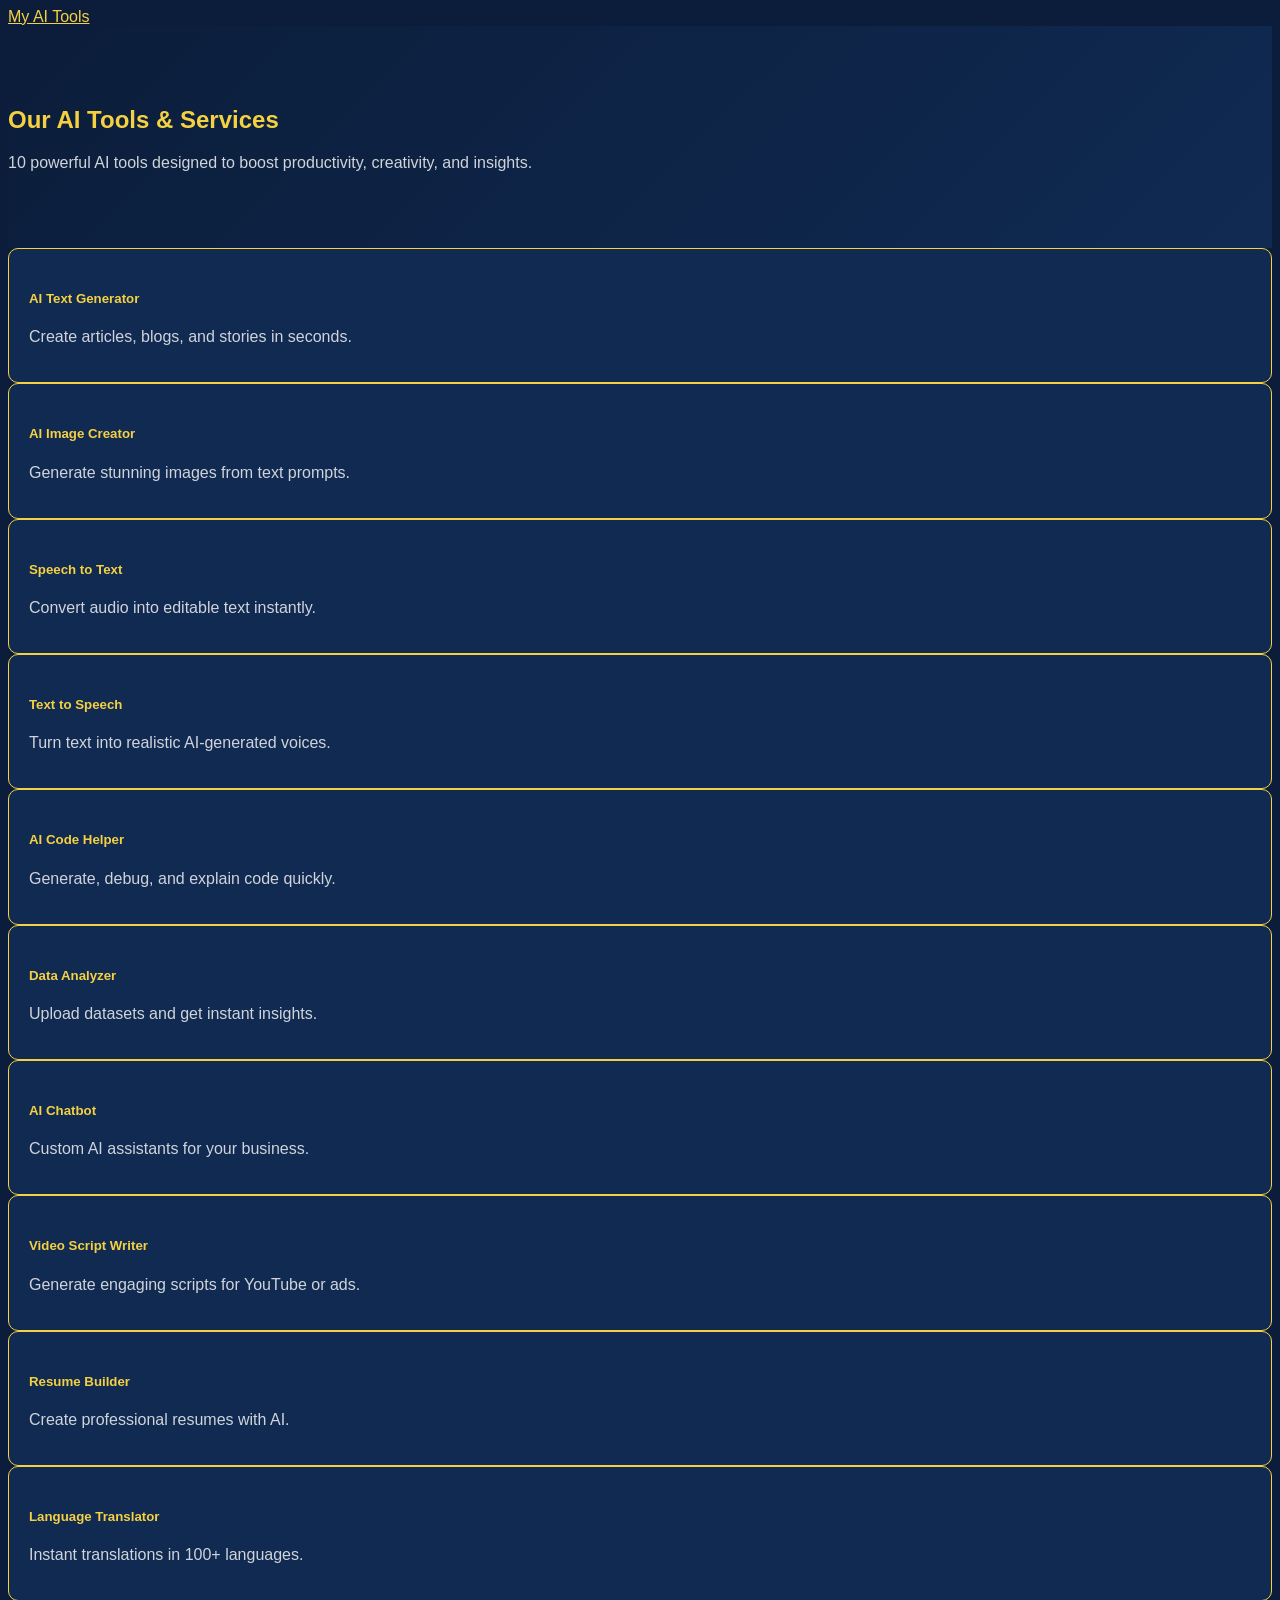
==== service.html @ eb5f9548 "Add files via upload" ====
<!DOCTYPE html>
<html lang="en">

<head>
    <meta charset="UTF-8">
    <meta name="viewport" content="width=device-width, initial-scale=1.0">
    <title>Services - AI Tools</title>

    <!-- Main Styles -->
    <link rel="stylesheet" href="css/style.css">
    <link rel="stylesheet" href="css/plugins/bootstrap-grid.css">
    <link rel="stylesheet" href="css/plugins/font-awesome.min.css">
    <link rel="stylesheet" href="css/plugins/swiper.min.css">
    <link rel="stylesheet" href="css/plugins/fancybox.min.css">

    <!-- Custom Pharos Colors -->
    <style>
        body {
            background-color: #0b1d3a; /* Deep Pharos Blue */
            color: #ffffff;
            font-family: Arial, sans-serif;
        }
        h1, h2, h3, h4, h5 {
            color: #f5d142; /* Pharos Gold */
        }
        p {
            color: #d0d4da;
        }
        .mil-banner {
            background: linear-gradient(135deg, #0b1d3a 0%, #102a52 100%);
            padding: 60px 0;
        }
        .mil-card {
            background-color: #102a52;
            border: 1px solid #f5d142;
            border-radius: 10px;
            padding: 20px;
            transition: all 0.3s ease;
            display: block;
            text-decoration: none;
        }
        .mil-card:hover {
            background-color: #143666;
            transform: translateY(-5px);
        }
        .mil-card-content h5 {
            color: #f5d142;
        }
        .mil-card-content p {
            color: #d0d4da;
        }
    </style>
</head>

<body>
    <div class="mil-wrapper">

        <!-- Frame/Header -->
        <div class="mil-frame">
            <div class="mil-frame-top">
                <a href="home-1.html" class="mil-logo" style="color:#f5d142;">My AI Tools</a>
                <div class="mil-menu-btn"><span></span></div>
            </div>
        </div>

        <!-- Content -->
        <div class="mil-content">
            <!-- Banner -->
            <section class="mil-banner mil-dark-bg">
                <div class="container">
                    <h1 class="mil-muted">Our AI Tools & Services</h1>
                    <p class="mil-light-soft">10 powerful AI tools designed to boost productivity, creativity, and insights.</p>
                </div>
            </section>

            <!-- Tools Grid -->
            <section class="mil-p-120-30">
                <div class="container">
                    <div class="row">
                        <!-- Tool 1 -->
                        <div class="col-md-4 mil-mb-30">
                            <a href="https://your-link-1" target="_blank" class="mil-card mil-hover">
                                <div class="mil-card-content">
                                    <h5>AI Text Generator</h5>
                                    <p>Create articles, blogs, and stories in seconds.</p>
                                </div>
                            </a>
                        </div>
                        <!-- Tool 2 -->
                        <div class="col-md-4 mil-mb-30">
                            <a href="https://your-link-2" target="_blank" class="mil-card mil-hover">
                                <div class="mil-card-content">
                                    <h5>AI Image Creator</h5>
                                    <p>Generate stunning images from text prompts.</p>
                                </div>
                            </a>
                        </div>
                        <!-- Tool 3 -->
                        <div class="col-md-4 mil-mb-30">
                            <a href="https://your-link-3" target="_blank" class="mil-card mil-hover">
                                <div class="mil-card-content">
                                    <h5>Speech to Text</h5>
                                    <p>Convert audio into editable text instantly.</p>
                                </div>
                            </a>
                        </div>
                        <!-- Tool 4 -->
                        <div class="col-md-4 mil-mb-30">
                            <a href="https://your-link-4" target="_blank" class="mil-card mil-hover">
                                <div class="mil-card-content">
                                    <h5>Text to Speech</h5>
                                    <p>Turn text into realistic AI-generated voices.</p>
                                </div>
                            </a>
                        </div>
                        <!-- Tool 5 -->
                        <div class="col-md-4 mil-mb-30">
                            <a href="https://your-link-5" target="_blank" class="mil-card mil-hover">
                                <div class="mil-card-content">
                                    <h5>AI Code Helper</h5>
                                    <p>Generate, debug, and explain code quickly.</p>
                                </div>
                            </a>
                        </div>
                        <!-- Tool 6 -->
                        <div class="col-md-4 mil-mb-30">
                            <a href="https://your-link-6" target="_blank" class="mil-card mil-hover">
                                <div class="mil-card-content">
                                    <h5>Data Analyzer</h5>
                                    <p>Upload datasets and get instant insights.</p>
                                </div>
                            </a>
                        </div>
                        <!-- Tool 7 -->
                        <div class="col-md-4 mil-mb-30">
                            <a href="https://your-link-7" target="_blank" class="mil-card mil-hover">
                                <div class="mil-card-content">
                                    <h5>AI Chatbot</h5>
                                    <p>Custom AI assistants for your business.</p>
                                </div>
                            </a>
                        </div>
                        <!-- Tool 8 -->
                        <div class="col-md-4 mil-mb-30">
                            <a href="https://your-link-8" target="_blank" class="mil-card mil-hover">
                                <div class="mil-card-content">
                                    <h5>Video Script Writer</h5>
                                    <p>Generate engaging scripts for YouTube or ads.</p>
                                </div>
                            </a>
                        </div>
                        <!-- Tool 9 -->
                        <div class="col-md-4 mil-mb-30">
                            <a href="https://your-link-9" target="_blank" class="mil-card mil-hover">
                                <div class="mil-card-content">
                                    <h5>Resume Builder</h5>
                                    <p>Create professional resumes with AI.</p>
                                </div>
                            </a>
                        </div>
                        <!-- Tool 10 -->
                        <div class="col-md-4 mil-mb-30">
                            <a href="https://your-link-10" target="_blank" class="mil-card mil-hover">
                                <div class="mil-card-content">
                                    <h5>Language Translator</h5>
                                    <p>Instant translations in 100+ languages.</p>
                                </div>
                            </a>
                        </div>
                    </div>
                </div>
            </section>
        </div>
    </div>

    <!-- Scripts -->
    <script src="js/plugins/swiper.min.js"></script>
    <script src="js/plugins/fancybox.min.js"></script>
    <script src="js/main.js"></script>
</body>
</html>
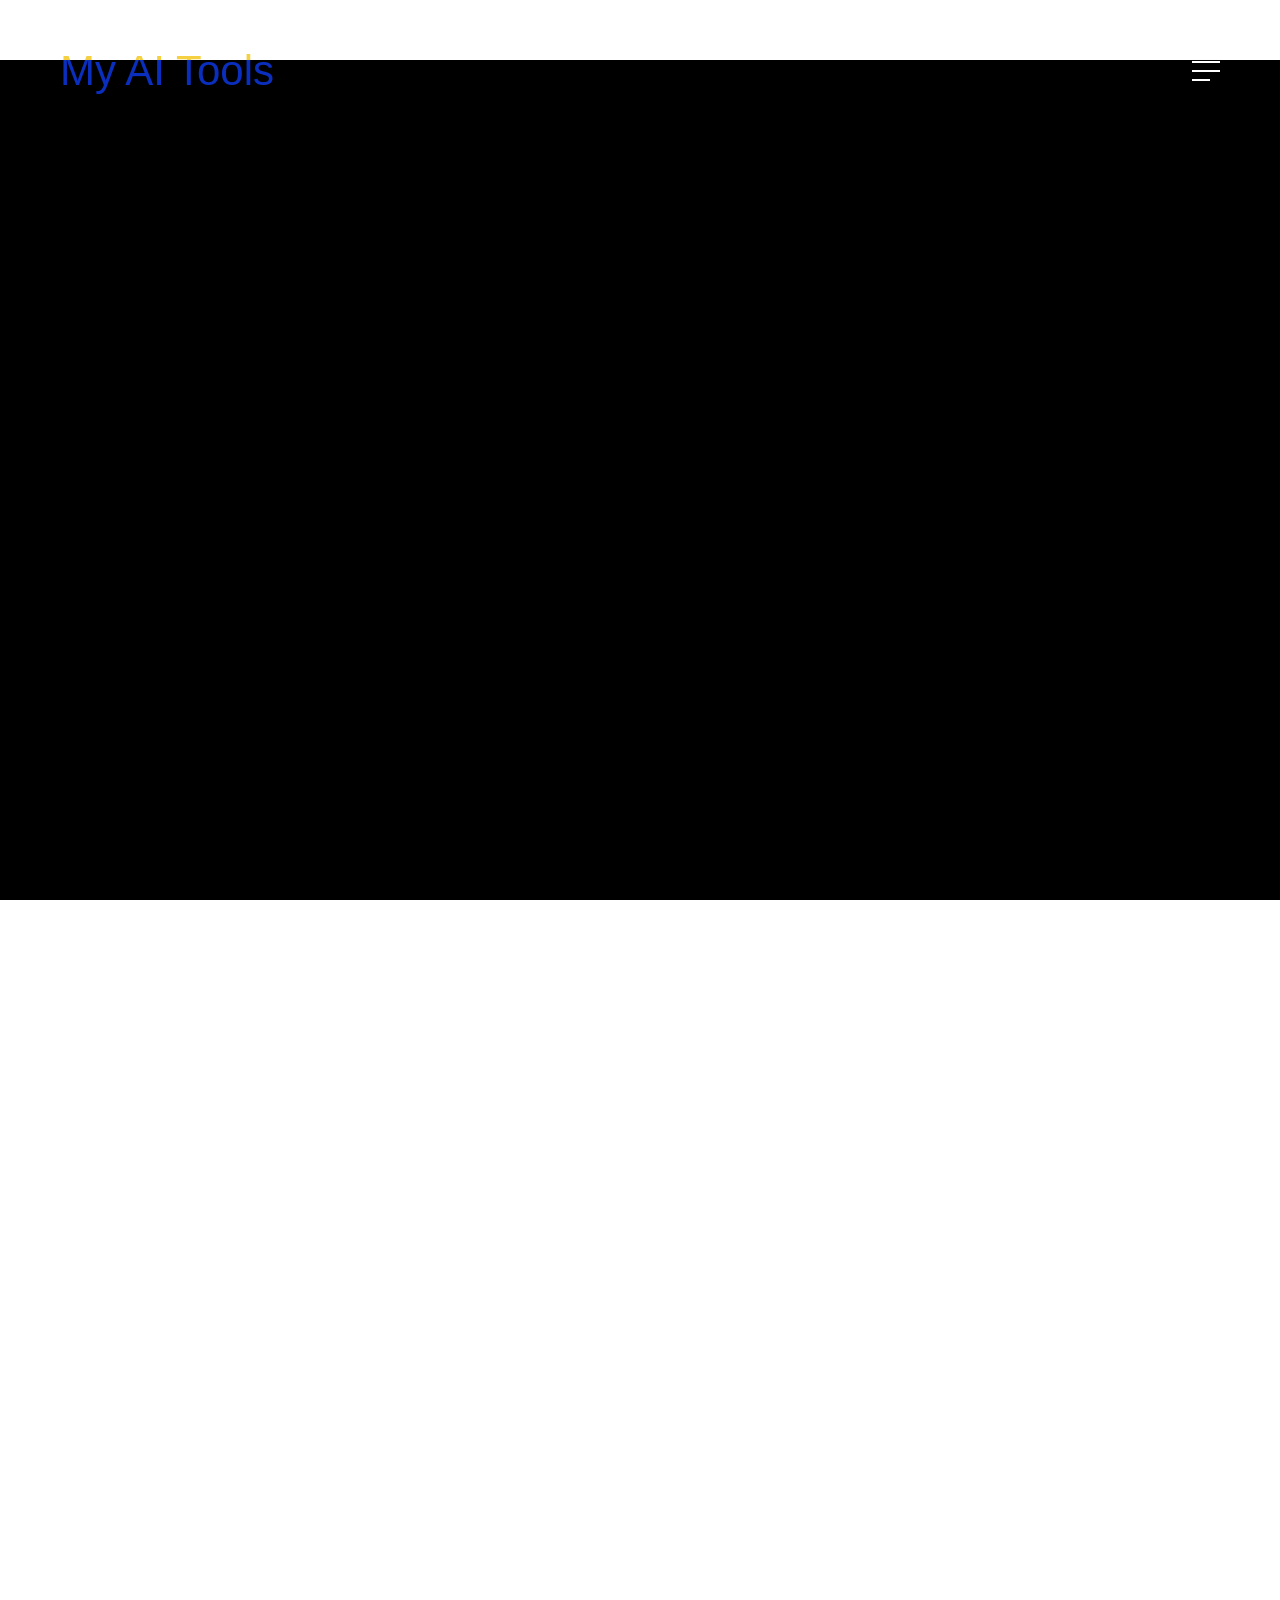
==== commit ac212641: "Update service.html Signed-off-by: Khaled Ghalwash <115194209+khaled-dotcom@users.noreply.github.com" ====
--- a/service.html
+++ b/service.html
@@ -1,9 +1,8 @@
 <!DOCTYPE html>
 <html lang="en">
-
 <head>
-    <meta charset="UTF-8">
-    <meta name="viewport" content="width=device-width, initial-scale=1.0">
+    <meta charset="UTF-8" />
+    <meta name="viewport" content="width=device-width, initial-scale=1.0" />
     <title>Services - AI Tools</title>
 
     <!-- Main Styles -->
@@ -13,25 +12,49 @@
     <link rel="stylesheet" href="css/plugins/swiper.min.css">
     <link rel="stylesheet" href="css/plugins/fancybox.min.css">
 
-    <!-- Custom Pharos Colors -->
+    <!-- Spline background styling -->
     <style>
+        html, body {
+            margin: 0;
+            padding: 0;
+            height: 100%;
+            overflow-x: hidden;
+        }
+
+        /* Fullscreen Spline background */
+        #spline-bg {
+            position: fixed;
+            top: 0;
+            left: 0;
+            width: 100%;
+            height: 100%;
+            z-index: -1;
+        }
+        #spline-bg iframe {
+            width: 100%;
+            height: 100%;
+            border: none;
+            display: block;
+        }
+
+        /* Foreground content (keep your theme colors) */
         body {
-            background-color: #0b1d3a; /* Deep Pharos Blue */
+            background-color: transparent;
             color: #ffffff;
             font-family: Arial, sans-serif;
         }
         h1, h2, h3, h4, h5 {
-            color: #f5d142; /* Pharos Gold */
+            color: #f5d142;
         }
         p {
             color: #d0d4da;
         }
         .mil-banner {
-            background: linear-gradient(135deg, #0b1d3a 0%, #102a52 100%);
+            background: transparent; /* Let background show through */
             padding: 60px 0;
         }
         .mil-card {
-            background-color: #102a52;
+            background-color: rgba(16, 42, 82, 0.85);
             border: 1px solid #f5d142;
             border-radius: 10px;
             padding: 20px;
@@ -40,7 +63,7 @@
             text-decoration: none;
         }
         .mil-card:hover {
-            background-color: #143666;
+            background-color: rgba(20, 54, 102, 0.9);
             transform: translateY(-5px);
         }
         .mil-card-content h5 {
@@ -51,10 +74,13 @@
         }
     </style>
 </head>
+<body>
+    <!-- Spline Background -->
+    <div id="spline-bg">
+        <iframe src="https://my.spline.design/100followers-d3tAmZ6v5XMoKfLxSNsl0jv6/" frameborder="0"></iframe>
+    </div>
 
-<body>
     <div class="mil-wrapper">
-
         <!-- Frame/Header -->
         <div class="mil-frame">
             <div class="mil-frame-top">
@@ -77,7 +103,7 @@
             <section class="mil-p-120-30">
                 <div class="container">
                     <div class="row">
-                        <!-- Tool 1 -->
+                        <!-- Repeat your tool cards -->
                         <div class="col-md-4 mil-mb-30">
                             <a href="https://your-link-1" target="_blank" class="mil-card mil-hover">
                                 <div class="mil-card-content">
@@ -86,7 +112,6 @@
                                 </div>
                             </a>
                         </div>
-                        <!-- Tool 2 -->
                         <div class="col-md-4 mil-mb-30">
                             <a href="https://your-link-2" target="_blank" class="mil-card mil-hover">
                                 <div class="mil-card-content">
@@ -95,7 +120,6 @@
                                 </div>
                             </a>
                         </div>
-                        <!-- Tool 3 -->
                         <div class="col-md-4 mil-mb-30">
                             <a href="https://your-link-3" target="_blank" class="mil-card mil-hover">
                                 <div class="mil-card-content">
@@ -104,7 +128,6 @@
                                 </div>
                             </a>
                         </div>
-                        <!-- Tool 4 -->
                         <div class="col-md-4 mil-mb-30">
                             <a href="https://your-link-4" target="_blank" class="mil-card mil-hover">
                                 <div class="mil-card-content">
@@ -113,7 +136,6 @@
                                 </div>
                             </a>
                         </div>
-                        <!-- Tool 5 -->
                         <div class="col-md-4 mil-mb-30">
                             <a href="https://your-link-5" target="_blank" class="mil-card mil-hover">
                                 <div class="mil-card-content">
@@ -122,7 +144,6 @@
                                 </div>
                             </a>
                         </div>
-                        <!-- Tool 6 -->
                         <div class="col-md-4 mil-mb-30">
                             <a href="https://your-link-6" target="_blank" class="mil-card mil-hover">
                                 <div class="mil-card-content">
@@ -131,7 +152,6 @@
                                 </div>
                             </a>
                         </div>
-                        <!-- Tool 7 -->
                         <div class="col-md-4 mil-mb-30">
                             <a href="https://your-link-7" target="_blank" class="mil-card mil-hover">
                                 <div class="mil-card-content">
@@ -140,7 +160,6 @@
                                 </div>
                             </a>
                         </div>
-                        <!-- Tool 8 -->
                         <div class="col-md-4 mil-mb-30">
                             <a href="https://your-link-8" target="_blank" class="mil-card mil-hover">
                                 <div class="mil-card-content">
@@ -149,7 +168,6 @@
                                 </div>
                             </a>
                         </div>
-                        <!-- Tool 9 -->
                         <div class="col-md-4 mil-mb-30">
                             <a href="https://your-link-9" target="_blank" class="mil-card mil-hover">
                                 <div class="mil-card-content">
@@ -158,7 +176,6 @@
                                 </div>
                             </a>
                         </div>
-                        <!-- Tool 10 -->
                         <div class="col-md-4 mil-mb-30">
                             <a href="https://your-link-10" target="_blank" class="mil-card mil-hover">
                                 <div class="mil-card-content">
@@ -179,4 +196,3 @@
     <script src="js/main.js"></script>
 </body>
 </html>
-
--- a/css/style.css
+++ b/css/style.css
@@ -0,0 +1,4262 @@
+/* -------------------------------------------
+------------------------------------------- */
+/*--------------------------------------------
+
+1. common
+    - main
+    - typography
+    - link
+    - button
+    - form
+    - breadcrumbs
+    - backgrounds
+    - spaces
+2. components
+    - preloader
+    - cursor
+    - hidden elements
+    - scrollbar
+    - frame
+    - menu button
+    - menu 
+    - banner
+    - circle text
+    - lines
+    - dodecahedron
+    - about
+    - partners
+    - services
+    - team
+    - social icons
+    - revievs
+    - blog
+    - footer
+    - portfolio
+    - map
+    - accordion
+    - price
+    - 404
+    - images
+    - page transitions
+
+
+--------------------------------------------*/
+@import url("https://fonts.googleapis.com/css2?family=Outfit:wght@100;200;300;400;500;600;700;800;900&display=swap");
+@import url(https://cdnjs.cloudflare.com/ajax/libs/font-awesome/5.15.0/css/all.min.css);
+/* -------------------------------------------
+
+main
+
+------------------------------------------- */
+*,
+*:before,
+*:after {
+  -webkit-box-sizing: border-box;
+  box-sizing: border-box;
+  padding: 0;
+  margin: 0;
+}
+
+html,
+body {
+  padding: 0;
+  margin: 0;
+  font-family: "Outfit", sans-serif;
+  font-size: 16px;
+  font-weight: 300;
+  color: rgba(0, 0, 0, 0.5);
+  line-height: 150%;
+  -ms-scroll-chaining: none;
+  overscroll-behavior: none;
+}
+@media screen and (max-width: 768px) {
+  html,
+  body {
+    font-size: 15px;
+  }
+}
+
+*::-moz-selection {
+  color: inherit;
+  background-color: transparent;
+}
+
+*::selection {
+  color: inherit;
+  background-color: transparent;
+}
+
+.mil-wrapper {
+  position: relative;
+  overflow: hidden;
+  max-width: 100%;
+}
+
+.container {
+  pointer-events: all;
+}
+
+.mil-relative {
+  position: relative;
+}
+
+.mil-o-hidden {
+  overflow: hidden;
+}
+
+.mil-flex {
+  display: -webkit-box;
+  display: -ms-flexbox;
+  display: flex;
+}
+
+.mil-vert-between {
+  display: -webkit-box;
+  display: -ms-flexbox;
+  display: flex;
+  -webkit-box-orient: vertical;
+  -webkit-box-direction: normal;
+  -ms-flex-direction: column;
+  flex-direction: column;
+  -webkit-box-pack: justify;
+  -ms-flex-pack: justify;
+  justify-content: space-between;
+  height: 100%;
+}
+
+@media screen and (max-width: 992px) {
+  .mil-mobile-hidden {
+    display: none;
+  }
+}
+
+section {
+  position: relative;
+  overflow: hidden;
+}
+
+/* -------------------------------------------
+
+typography
+
+------------------------------------------- */
+h1,
+.mil-h1,
+h2,
+.mil-h12,
+h3,
+.mil-h3,
+h4,
+.mil-h4,
+h5,
+.mil-h5,
+h6,
+.mil-h6 {
+  font-family: "Outfit", sans-serif;
+  color: rgb(0, 0, 0);
+  font-weight: 500;
+  line-height: 120%;
+}
+@media screen and (max-width: 768px) {
+  h1 br,
+  .mil-h1 br,
+  h2 br,
+  .mil-h12 br,
+  h3 br,
+  .mil-h3 br,
+  h4 br,
+  .mil-h4 br,
+  h5 br,
+  .mil-h5 br,
+  h6 br,
+  .mil-h6 br {
+    display: none;
+  }
+}
+
+h1,
+.mil-h1 {
+  font-size: 86px;
+}
+@media screen and (max-width: 1400px) {
+  h1,
+  .mil-h1 {
+    font-size: 74px;
+  }
+}
+@media screen and (max-width: 1200px) {
+  h1,
+  .mil-h1 {
+    font-size: 72px;
+  }
+}
+@media screen and (max-width: 992px) {
+  h1,
+  .mil-h1 {
+    font-size: 58px;
+  }
+}
+@media screen and (max-width: 768px) {
+  h1,
+  .mil-h1 {
+    font-size: 34px;
+  }
+}
+
+h2,
+.mil-h2 {
+  font-size: 68px;
+  line-height: 120%;
+}
+@media screen and (max-width: 1200px) {
+  h2,
+  .mil-h2 {
+    font-size: 56px;
+  }
+}
+@media screen and (max-width: 992px) {
+  h2,
+  .mil-h2 {
+    font-size: 44px;
+  }
+}
+@media screen and (max-width: 768px) {
+  h2,
+  .mil-h2 {
+    font-size: 36px;
+  }
+}
+
+h3,
+.mil-h3 {
+  font-size: 42px;
+}
+@media screen and (max-width: 1200px) {
+  h3,
+  .mil-h3 {
+    font-size: 39px;
+  }
+}
+@media screen and (max-width: 992px) {
+  h3,
+  .mil-h3 {
+    font-size: 36px;
+  }
+}
+@media screen and (max-width: 768px) {
+  h3,
+  .mil-h3 {
+    font-size: 30px;
+  }
+}
+
+h4,
+.mil-h4 {
+  font-size: 28px;
+}
+@media screen and (max-width: 1200px) {
+  h4,
+  .mil-h4 {
+    font-size: 26px;
+  }
+}
+@media screen and (max-width: 992px) {
+  h4,
+  .mil-h4 {
+    font-size: 24px;
+  }
+}
+@media screen and (max-width: 768px) {
+  h4,
+  .mil-h4 {
+    font-size: 22px;
+  }
+}
+
+h5,
+.mil-h5 {
+  font-size: 20px;
+  line-height: 150%;
+}
+@media screen and (max-width: 768px) {
+  h5,
+  .mil-h5 {
+    font-size: 18px;
+  }
+}
+
+h6,
+.mil-h6 {
+  font-size: 18px;
+  line-height: 150%;
+}
+@media screen and (max-width: 1200px) {
+  h6,
+  .mil-h6 {
+    font-size: 17px;
+  }
+}
+@media screen and (max-width: 992px) {
+  h6,
+  .mil-h6 {
+    font-size: 16px;
+  }
+}
+@media screen and (max-width: 768px) {
+  h6,
+  .mil-h6 {
+    font-size: 21px;
+  }
+}
+
+.mil-no-wrap {
+  white-space: nowrap;
+}
+
+blockquote {
+  padding: 60px;
+  background-color: rgba(0, 0, 0, 0.05);
+  font-size: 18px;
+  color: rgb(0, 0, 0);
+  font-style: italic;
+  border-left: solid 4px rgb(255, 152, 0);
+}
+@media screen and (max-width: 768px) {
+  blockquote {
+    padding: 30px;
+    font-size: 16px;
+  }
+}
+
+.mil-text-sm {
+  font-size: 15px;
+}
+
+.mil-text-lg {
+  font-size: 18px;
+  line-height: 170%;
+}
+
+.mil-text-xl {
+  font-size: 22px;
+  line-height: 180%;
+}
+@media screen and (max-width: 768px) {
+  .mil-text-xl {
+    font-size: 20px;
+  }
+}
+
+.mil-upper {
+  text-transform: uppercase;
+  font-size: 12px;
+  font-weight: 500;
+  letter-spacing: 2px;
+}
+
+.mil-bold {
+  font-weight: 500;
+}
+
+.mil-thin {
+  font-weight: 100;
+}
+
+a {
+  color: inherit;
+  text-decoration: none;
+}
+
+.mil-complex-title {
+  line-height: normal;
+}
+
+.mil-accent {
+  color: rgb(255, 152, 0);
+}
+
+.mil-light {
+  color: rgb(255, 255, 255) !important;
+}
+.mil-light a {
+  color: rgb(255, 255, 255) !important;
+}
+
+.mil-muted {
+  color: rgba(255, 255, 255, 0.9);
+}
+
+.mil-dark {
+  color: rgb(0, 0, 0);
+}
+
+.mil-light-soft {
+  color: rgba(255, 255, 255, 0.4);
+}
+
+.mil-dark-soft {
+  color: rgba(0, 0, 0, 0.5);
+}
+
+.mil-marker {
+  background-color: rgb(255, 152, 0);
+  padding: 0 5px;
+}
+
+.mil-center {
+  text-align: center;
+}
+
+.mil-left {
+  text-align: left;
+}
+
+.mil-right {
+  text-align: right;
+}
+
+@media screen and (max-width: 576px) {
+  .mil-sm-center {
+    text-align: center;
+  }
+}
+
+.mil-suptitle {
+  position: relative;
+  display: block;
+  margin-bottom: 60px;
+}
+.mil-suptitle:before {
+  content: "";
+  position: absolute;
+  right: calc(100% + 30px);
+  top: 10px;
+  width: 600px;
+  height: 1px;
+  background-color: rgb(255, 255, 255);
+  opacity: 0.2;
+}
+.mil-suptitle.mil-suptitle-right {
+  text-align: right;
+}
+.mil-suptitle.mil-suptitle-right:before {
+  left: calc(100% + 30px);
+}
+@media screen and (max-width: 768px) {
+  .mil-suptitle.mil-suptitle-right {
+    text-align: center;
+  }
+  .mil-suptitle.mil-suptitle-right:before {
+    display: none;
+  }
+}
+.mil-suptitle.mil-suptitle-dark:before {
+  background-color: rgb(0, 0, 0);
+  opacity: 0.1;
+}
+@media screen and (max-width: 768px) {
+  .mil-suptitle {
+    margin-bottom: 60px;
+  }
+}
+
+.mil-divider {
+  width: 100%;
+  height: 1px;
+  background-color: rgba(255, 255, 255, 0.1);
+}
+
+.mil-img-frame {
+  position: relative;
+  overflow: hidden;
+  width: 100%;
+  padding-bottom: 140%;
+}
+.mil-img-frame img {
+  position: absolute;
+  top: 0;
+  left: 0;
+  width: 100%;
+  height: 100%;
+  -o-object-fit: cover;
+  object-fit: cover;
+  -o-object-position: center;
+  object-position: center;
+}
+
+/* -------------------------------------------
+
+link
+
+------------------------------------------- */
+.mil-link {
+  cursor: pointer;
+  display: -webkit-inline-box;
+  display: -ms-inline-flexbox;
+  display: inline-flex;
+  -webkit-box-align: center;
+  -ms-flex-align: center;
+  align-items: center;
+  font-weight: 500;
+  text-transform: uppercase;
+  letter-spacing: 2px;
+  font-size: 12px;
+}
+.mil-link svg {
+  margin-left: 15px;
+  border-radius: 50%;
+  width: 40px;
+  height: 40px;
+  padding: 10px;
+  background-color: rgba(255, 255, 255, 0.1);
+  -webkit-transition: 0.4s cubic-bezier(0, 0, 0.3642, 1);
+  transition: 0.4s cubic-bezier(0, 0, 0.3642, 1);
+}
+.mil-link svg path {
+  fill: rgb(255, 255, 255);
+}
+.mil-link.mil-accent svg {
+  background-color: rgba(255, 255, 255, 0.1);
+  -webkit-transition: 0.4s cubic-bezier(0, 0, 0.3642, 1);
+  transition: 0.4s cubic-bezier(0, 0, 0.3642, 1);
+}
+.mil-link.mil-accent svg path {
+  fill: rgb(255, 152, 0);
+}
+.mil-link.mil-dark svg {
+  background-color: rgba(0, 0, 0, 0.1);
+  -webkit-transition: 0.4s cubic-bezier(0, 0, 0.3642, 1);
+  transition: 0.4s cubic-bezier(0, 0, 0.3642, 1);
+}
+.mil-link.mil-dark svg path {
+  fill: rgb(0, 0, 0);
+}
+.mil-link:hover svg {
+  -webkit-transform: scale(1.15);
+  transform: scale(1.15);
+}
+.mil-link.mil-down-arrow svg {
+  -webkit-transform: rotate(90deg);
+  transform: rotate(90deg);
+}
+.mil-link.mil-down-arrow:hover svg {
+  -webkit-transform: scale(1.15) rotate(90deg);
+  transform: scale(1.15) rotate(90deg);
+}
+.mil-link.mil-icon-left {
+  display: -webkit-box;
+  display: -ms-flexbox;
+  display: flex;
+  -webkit-box-orient: horizontal;
+  -webkit-box-direction: reverse;
+  -ms-flex-direction: row-reverse;
+  flex-direction: row-reverse;
+}
+.mil-link.mil-icon-left svg {
+  margin-left: 0;
+  margin-right: 15px;
+  -webkit-transform: rotate(180deg);
+  transform: rotate(180deg);
+}
+.mil-link.mil-icon-left:hover svg {
+  -webkit-transform: scale(1.15) rotate(180deg);
+  transform: scale(1.15) rotate(180deg);
+}
+
+/* -------------------------------------------
+
+button
+
+------------------------------------------- */
+.mil-button {
+  cursor: pointer;
+  display: -webkit-inline-box;
+  display: -ms-inline-flexbox;
+  display: inline-flex;
+  -webkit-box-align: center;
+  -ms-flex-align: center;
+  align-items: center;
+  -webkit-box-pack: center;
+  -ms-flex-pack: center;
+  justify-content: center;
+  border: none;
+  letter-spacing: 2px;
+  font-size: 12px;
+  background-color: rgb(255, 152, 0);
+  color: rgb(0, 0, 0);
+  border-radius: 70px;
+  padding: 0 15px 0 50px;
+  height: 70px;
+  text-transform: uppercase;
+  font-weight: 500;
+  -webkit-transition: 0.4s cubic-bezier(0, 0, 0.3642, 1);
+  transition: 0.4s cubic-bezier(0, 0, 0.3642, 1);
+}
+.mil-button span {
+  white-space: nowrap;
+}
+.mil-button svg {
+  margin-left: 30px;
+  border-radius: 50%;
+  width: 40px;
+  height: 40px;
+  padding: 10px;
+  background-color: rgb(0, 0, 0);
+  -webkit-transition: 0.4s cubic-bezier(0, 0, 0.3642, 1);
+  transition: 0.4s cubic-bezier(0, 0, 0.3642, 1);
+}
+.mil-button svg path {
+  fill: rgb(255, 152, 0);
+}
+.mil-button.mil-icon-button {
+  padding: 15px;
+}
+.mil-button.mil-icon-button svg {
+  margin-left: 0;
+}
+.mil-button.mil-icon-button-sm {
+  padding: 0;
+  height: 40px;
+}
+.mil-button.mil-icon-button-sm svg {
+  margin-left: 0;
+  background-color: rgb(255, 152, 0);
+}
+.mil-button.mil-icon-button-sm svg path {
+  fill: rgb(0, 0, 0);
+}
+.mil-button:hover {
+  -webkit-transform: scale(1.015);
+  transform: scale(1.015);
+  -webkit-filter: brightness(110%);
+  filter: brightness(110%);
+}
+.mil-button:hover svg {
+  -webkit-transform: scale(1.15);
+  transform: scale(1.15);
+}
+.mil-button.mil-arrow-down svg {
+  -webkit-transform: rotate(90deg);
+  transform: rotate(90deg);
+}
+.mil-button.mil-arrow-down:hover {
+  -webkit-transform: scale(1.015);
+  transform: scale(1.015);
+  -webkit-filter: brightness(110%);
+  filter: brightness(110%);
+}
+.mil-button.mil-arrow-down:hover svg {
+  -webkit-transform: scale(1.15) rotate(90deg);
+  transform: scale(1.15) rotate(90deg);
+}
+@media screen and (max-width: 992px) {
+  .mil-button {
+    height: 60px;
+    padding: 0 10px 0 40px;
+  }
+  .mil-button svg {
+    margin-left: 25px;
+  }
+}
+
+/* -------------------------------------------
+
+form
+
+------------------------------------------- */
+input,
+textarea {
+  position: relative;
+  height: 70px;
+  padding: 0 30px;
+  width: 100%;
+  font-size: 12px;
+  text-transform: uppercase;
+  letter-spacing: 2px;
+  font-weight: 500;
+  font-family: "Outfit", sans-serif;
+  color: rgb(0, 0, 0);
+  border: none;
+  border-bottom: solid 1px rgba(0, 0, 0, 0.2);
+  margin-bottom: 30px;
+}
+input:focus,
+textarea:focus {
+  outline: inherit;
+}
+input::-webkit-input-placeholder,
+textarea::-webkit-input-placeholder {
+  font-size: 12px;
+  text-transform: uppercase;
+  letter-spacing: 2px;
+  font-weight: 500;
+  color: rgba(0, 0, 0, 0.5);
+}
+input::-moz-placeholder,
+textarea::-moz-placeholder {
+  font-size: 12px;
+  text-transform: uppercase;
+  letter-spacing: 2px;
+  font-weight: 500;
+  color: rgba(0, 0, 0, 0.5);
+}
+input:-ms-input-placeholder,
+textarea:-ms-input-placeholder {
+  font-size: 12px;
+  text-transform: uppercase;
+  letter-spacing: 2px;
+  font-weight: 500;
+  color: rgba(0, 0, 0, 0.5);
+}
+input::-ms-input-placeholder,
+textarea::-ms-input-placeholder {
+  font-size: 12px;
+  text-transform: uppercase;
+  letter-spacing: 2px;
+  font-weight: 500;
+  color: rgba(0, 0, 0, 0.5);
+}
+input::placeholder,
+textarea::placeholder {
+  font-size: 12px;
+  text-transform: uppercase;
+  letter-spacing: 2px;
+  font-weight: 500;
+  color: rgba(0, 0, 0, 0.5);
+}
+
+textarea {
+  padding: 15px 30px;
+  height: 300px;
+}
+
+/* -------------------------------------------
+
+breadcrumbs
+
+------------------------------------------- */
+.mil-breadcrumbs {
+  display: -webkit-inline-box;
+  display: -ms-inline-flexbox;
+  display: inline-flex;
+  -webkit-box-align: center;
+  -ms-flex-align: center;
+  align-items: center;
+  position: relative;
+}
+.mil-breadcrumbs:before {
+  content: "";
+  position: absolute;
+  right: calc(100% + 30px);
+  top: 10px;
+  width: 100vw;
+  height: 1px;
+  background-color: rgba(0, 0, 0, 0.1);
+}
+.mil-breadcrumbs li {
+  list-style-type: none;
+}
+.mil-breadcrumbs li:after {
+  content: "/";
+  margin: 0 15px;
+  color: rgb(0, 0, 0);
+}
+.mil-breadcrumbs li a {
+  color: rgb(0, 0, 0);
+  text-transform: uppercase;
+  letter-spacing: 2px;
+  font-weight: 500;
+  font-size: 12px;
+  white-space: nowrap;
+  -webkit-transition: 0.2s cubic-bezier(0, 0, 0.3642, 1);
+  transition: 0.2s cubic-bezier(0, 0, 0.3642, 1);
+}
+.mil-breadcrumbs li a:hover {
+  color: rgb(255, 152, 0);
+}
+.mil-breadcrumbs li:last-child {
+  margin-right: 0;
+  cursor: not-allowed;
+}
+.mil-breadcrumbs li:last-child a {
+  opacity: 0.4;
+  pointer-events: none;
+}
+.mil-breadcrumbs li:last-child:after {
+  display: none;
+}
+.mil-breadcrumbs.mil-light:before {
+  background-color: rgba(255, 255, 255, 0.1);
+}
+.mil-breadcrumbs.mil-light li:after {
+  color: rgba(255, 255, 255, 0.9);
+}
+.mil-breadcrumbs.mil-light li a:hover {
+  color: rgb(255, 152, 0) !important;
+}
+.mil-breadcrumbs.mil-center {
+  -webkit-box-pack: center;
+  -ms-flex-pack: center;
+  justify-content: center;
+}
+
+/* -------------------------------------------
+
+backgrounds
+
+------------------------------------------- */
+.mil-dark-bg {
+  position: relative;
+}
+.mil-dark-bg:before {
+  content: "";
+  width: 100%;
+  height: 100%;
+  position: absolute;
+  pointer-events: none;
+  z-index: 2;
+  -webkit-backdrop-filter: invert(100%);
+  backdrop-filter: invert(100%);
+}
+.mil-dark-bg .mi-invert-fix {
+  height: 100%;
+  position: relative;
+  pointer-events: none;
+  z-index: 3;
+}
+.mil-dark-bg .mi-invert-fix .container {
+  pointer-events: all;
+}
+
+.mil-soft-bg {
+  background-color: rgb(242, 242, 242);
+}
+
+/* -------------------------------------------
+
+spaces
+
+------------------------------------------- */
+.mil-mr-30 {
+  margin-right: 30px;
+}
+
+.mil-mb-5 {
+  margin-bottom: 5px;
+}
+
+.mil-mb-10 {
+  margin-bottom: 10px;
+}
+
+.mil-mb-15 {
+  margin-bottom: 15px;
+}
+
+.mil-mb-20 {
+  margin-bottom: 15px;
+}
+
+.mil-mb-30 {
+  margin-bottom: 30px;
+}
+
+.mil-mb-60 {
+  margin-bottom: 60px;
+}
+
+.mil-mb-90 {
+  margin-bottom: 90px;
+}
+
+.mil-mb-120 {
+  margin-bottom: 120px;
+}
+@media screen and (max-width: 992px) {
+  .mil-mb-120 {
+    margin-bottom: 90px;
+  }
+}
+
+.mil-mt-suptitle-offset {
+  margin-top: 70px;
+}
+@media screen and (max-width: 992px) {
+  .mil-mt-suptitle-offset {
+    margin-top: 30px;
+  }
+}
+
+.mil-p-120-120 {
+  padding-top: 120px;
+  padding-bottom: 120px;
+}
+@media screen and (max-width: 992px) {
+  .mil-p-120-120 {
+    padding-top: 90px;
+    padding-bottom: 90px;
+  }
+}
+
+.mil-p-120-90 {
+  padding-top: 120px;
+  padding-bottom: 90px;
+}
+@media screen and (max-width: 992px) {
+  .mil-p-120-90 {
+    padding-top: 90px;
+    padding-bottom: 60px;
+  }
+}
+
+.mil-p-0-120 {
+  padding-bottom: 120px;
+}
+@media screen and (max-width: 992px) {
+  .mil-p-0-120 {
+    padding-bottom: 90px;
+  }
+}
+
+.mil-p-120-0 {
+  padding-top: 120px;
+}
+@media screen and (max-width: 992px) {
+  .mil-p-120-0 {
+    padding-top: 90px;
+  }
+}
+
+.mil-p-120-60 {
+  padding-top: 120px;
+  padding-bottom: 60px;
+}
+@media screen and (max-width: 992px) {
+  .mil-p-120-60 {
+    padding-top: 90px;
+    padding-bottom: 30px;
+  }
+}
+
+.mil-p-90-90 {
+  padding-top: 90px;
+  padding-bottom: 90px;
+}
+@media screen and (max-width: 992px) {
+  .mil-p-90-90 {
+    padding-top: 60px;
+    padding-bottom: 60px;
+  }
+}
+
+.mil-p-90-120 {
+  padding-top: 90px;
+  padding-bottom: 120px;
+}
+@media screen and (max-width: 992px) {
+  .mil-p-90-120 {
+    padding-top: 60px;
+    padding-bottom: 90px;
+  }
+}
+
+.mil-p-0-90 {
+  padding-bottom: 90px;
+}
+@media screen and (max-width: 992px) {
+  .mil-p-0-90 {
+    padding-bottom: 60px;
+  }
+}
+
+.mil-p-0-30 {
+  padding-bottom: 30px;
+}
+@media screen and (max-width: 992px) {
+  .mil-p-0-30 {
+    padding-bottom: 0;
+  }
+}
+
+.mil-p-120-30 {
+  padding-top: 120px;
+  padding-bottom: 30px;
+}
+@media screen and (max-width: 992px) {
+  .mil-p-120-30 {
+    padding-top: 90px;
+    padding-bottom: 0;
+  }
+}
+
+.mil-adaptive-right {
+  width: 100%;
+  display: -webkit-box;
+  display: -ms-flexbox;
+  display: flex;
+  -webkit-box-pack: end;
+  -ms-flex-pack: end;
+  justify-content: flex-end;
+}
+@media screen and (max-width: 992px) {
+  .mil-adaptive-right {
+    -webkit-box-pack: start;
+    -ms-flex-pack: start;
+    justify-content: flex-start;
+  }
+}
+
+.mil-btn-space {
+  margin-right: 30px;
+}
+@media screen and (max-width: 500px) {
+  .mil-btn-space {
+    margin-right: 50px;
+    margin-bottom: 30px;
+  }
+}
+
+/* -------------------------------------------
+
+preloader
+
+------------------------------------------- */
+.mil-preloader {
+  position: fixed;
+  z-index: 9;
+  top: 0;
+  left: 0;
+  width: 100%;
+  height: 100vh;
+  background-color: rgb(0, 0, 0);
+}
+.mil-preloader .mil-preloader-animation {
+  opacity: 0;
+  position: relative;
+  height: 100vh;
+  color: rgb(255, 255, 255);
+}
+.mil-preloader .mil-preloader-animation .mil-pos-abs {
+  position: absolute;
+  height: 100vh;
+  width: 100%;
+  display: -webkit-box;
+  display: -ms-flexbox;
+  display: flex;
+  -webkit-box-pack: center;
+  -ms-flex-pack: center;
+  justify-content: center;
+  -webkit-box-align: center;
+  -ms-flex-align: center;
+  align-items: center;
+}
+.mil-preloader .mil-preloader-animation .mil-pos-abs p {
+  opacity: 0;
+  margin-right: 15px;
+}
+@media screen and (max-width: 992px) {
+  .mil-preloader .mil-preloader-animation .mil-pos-abs {
+    -webkit-box-orient: vertical;
+    -webkit-box-direction: normal;
+    -ms-flex-direction: column;
+    flex-direction: column;
+  }
+  .mil-preloader .mil-preloader-animation .mil-pos-abs p {
+    margin-right: 0;
+    margin-bottom: 10px;
+  }
+}
+.mil-preloader .mil-preloader-animation .mil-pos-abs .mil-reveal-frame {
+  position: relative;
+  padding: 0 30px;
+}
+.mil-preloader
+  .mil-preloader-animation
+  .mil-pos-abs
+  .mil-reveal-frame
+  .mil-reveal-box {
+  z-index: 4;
+  position: absolute;
+  opacity: 0;
+  height: 100%;
+  background-color: rgb(255, 152, 0);
+}
+.mil-preloader.mil-hidden {
+  pointer-events: none;
+}
+
+/* -------------------------------------------
+
+cursor
+
+------------------------------------------- */
+.mil-ball {
+  width: 20px;
+  height: 20px;
+  position: fixed;
+  z-index: 10;
+  background-color: rgb(0, 0, 0);
+  border-radius: 50%;
+  pointer-events: none;
+  display: -webkit-box;
+  display: -ms-flexbox;
+  display: flex;
+  -webkit-box-pack: center;
+  -ms-flex-pack: center;
+  justify-content: center;
+  -webkit-box-align: center;
+  -ms-flex-align: center;
+  align-items: center;
+  opacity: 0.1;
+}
+.mil-ball .mil-icon-1 {
+  position: absolute;
+  width: 40px;
+  height: 40px;
+  -webkit-transform: scale(0);
+  transform: scale(0);
+}
+.mil-ball .mil-icon-1 svg {
+  fill: rgba(255, 255, 255, 0.9);
+}
+.mil-ball .mil-more-text,
+.mil-ball .mil-choose-text {
+  position: absolute;
+  width: 100%;
+  text-align: center;
+  display: block;
+  color: rgba(255, 255, 255, 0.9);
+  font-size: 12px;
+  font-weight: 500;
+  letter-spacing: 2px;
+  text-transform: uppercase;
+  -webkit-transform: scale(0);
+  transform: scale(0);
+}
+.mil-ball.mil-accent .mil-icon-1 svg {
+  fill: rgb(0, 0, 0);
+}
+.mil-ball.mil-accent .mil-more-text,
+.mil-ball.mil-accent .mil-choose-text {
+  color: rgb(0, 0, 0);
+}
+@media screen and (max-width: 1200px) {
+  .mil-ball {
+    display: none;
+  }
+}
+
+/* -------------------------------------------
+
+hidden elements
+
+------------------------------------------- */
+.mil-hidden-elements .mil-dodecahedron,
+.mil-hidden-elements .mil-lines,
+.mil-hidden-elements .mil-arrow {
+  display: none;
+}
+
+/* -------------------------------------------
+
+scrollbar
+
+------------------------------------------- */
+::-webkit-scrollbar {
+  display: none;
+}
+
+.mil-progress-track {
+  position: fixed;
+  z-index: 10;
+  top: 0;
+  right: 0;
+  width: 4px;
+  height: 100%;
+  background-color: rgb(0, 0, 0);
+}
+.mil-progress-track .mil-progress {
+  width: 4px;
+  height: 0;
+  background-color: rgb(255, 152, 0);
+}
+@media screen and (max-width: 992px) {
+  .mil-progress-track {
+    display: none;
+  }
+}
+
+/* -------------------------------------------
+
+frame
+
+------------------------------------------- */
+.mil-logo {
+  font-size: 42px;
+  font-weight: 500;
+  line-height: 100%;
+}
+@media screen and (max-width: 992px) {
+  .mil-logo {
+    font-size: 36px;
+  }
+}
+
+.mil-frame {
+  padding: 50px 60px 60px 60px;
+  position: fixed;
+  z-index: 2;
+  pointer-events: none;
+  display: -webkit-box;
+  display: -ms-flexbox;
+  display: flex;
+  -webkit-box-orient: vertical;
+  -webkit-box-direction: normal;
+  -ms-flex-direction: column;
+  flex-direction: column;
+  -webkit-box-pack: justify;
+  -ms-flex-pack: justify;
+  justify-content: space-between;
+  width: 100%;
+  height: 100%;
+}
+@media screen and (max-width: 1200px) {
+  .mil-frame {
+    padding: 30px;
+  }
+}
+@media screen and (max-width: 1200px) {
+  .mil-frame {
+    padding: 0;
+    z-index: 999;
+    height: 90px;
+  }
+}
+@media screen and (max-width: 1200px) {
+  .mil-frame .mil-frame-top {
+    height: 90px;
+    background-color: rgba(0, 0, 0, 0.95);
+    border-bottom: solid 1px rgba(255, 255, 255, 0.1);
+    padding: 0 30px;
+    -webkit-backdrop-filter: blur(8px);
+    backdrop-filter: blur(8px);
+  }
+  .mil-frame .mil-frame-top .mil-logo {
+    color: rgb(255, 255, 255);
+  }
+  .mil-frame .mil-frame-top .mil-menu-btn span,
+  .mil-frame .mil-frame-top .mil-menu-btn span:after,
+  .mil-frame .mil-frame-top .mil-menu-btn span:before {
+    background: rgb(255, 255, 255);
+  }
+}
+.mil-frame .mil-frame-bottom {
+  width: 100%;
+  display: -webkit-box;
+  display: -ms-flexbox;
+  display: flex;
+  -webkit-box-pack: justify;
+  -ms-flex-pack: justify;
+  justify-content: space-between;
+  -webkit-box-align: end;
+  -ms-flex-align: end;
+  align-items: flex-end;
+}
+@media screen and (max-width: 1200px) {
+  .mil-frame .mil-frame-bottom {
+    display: none;
+  }
+}
+.mil-frame .mil-frame-bottom .mil-current-page {
+  pointer-events: none;
+  font-weight: 500;
+  text-transform: uppercase;
+  letter-spacing: 2px;
+  font-size: 12px;
+  width: 300px;
+  color: rgb(0, 0, 0);
+  -webkit-transform: rotate(-90deg) translateX(138px) translateY(-138px);
+  transform: rotate(-90deg) translateX(138px) translateY(-138px);
+}
+.mil-frame .mil-frame-bottom .mil-back-to-top {
+  width: 300px;
+  -webkit-transform: rotate(-90deg) translateX(130px) translateY(130px);
+  transform: rotate(-90deg) translateX(130px) translateY(130px);
+  pointer-events: all;
+}
+
+.mil-frame-top {
+  display: -webkit-box;
+  display: -ms-flexbox;
+  display: flex;
+  -webkit-box-pack: justify;
+  -ms-flex-pack: justify;
+  justify-content: space-between;
+  -webkit-box-align: center;
+  -ms-flex-align: center;
+  align-items: center;
+}
+.mil-frame-top .mil-logo {
+  pointer-events: all;
+  color: rgb(0, 0, 0);
+}
+
+/* -------------------------------------------
+
+menu button
+
+------------------------------------------- */
+.mil-menu-btn {
+  pointer-events: all;
+  height: 28px;
+  cursor: pointer;
+  display: -webkit-box;
+  display: -ms-flexbox;
+  display: flex;
+  -webkit-box-pack: center;
+  -ms-flex-pack: center;
+  justify-content: center;
+  -webkit-box-align: center;
+  -ms-flex-align: center;
+  align-items: center;
+  -webkit-transition: 0.4s cubic-bezier(0, 0, 0.3642, 1);
+  transition: 0.4s cubic-bezier(0, 0, 0.3642, 1);
+}
+@media screen and (max-width: 992px) {
+  .mil-menu-btn {
+    -webkit-transform: scale(0.85);
+    transform: scale(0.85);
+  }
+}
+.mil-menu-btn span,
+.mil-menu-btn span:after,
+.mil-menu-btn span:before {
+  content: "";
+  display: block;
+  width: 28px;
+  height: 2.5px;
+  background: rgb(0, 0, 0);
+  -webkit-backface-visibility: hidden;
+  backface-visibility: hidden;
+  -webkit-transition: inherit;
+  transition: inherit;
+}
+.mil-menu-btn span {
+  position: relative;
+}
+.mil-menu-btn span:after,
+.mil-menu-btn span:before {
+  position: absolute;
+}
+.mil-menu-btn span:before {
+  top: -9px;
+}
+.mil-menu-btn span:after {
+  width: 18px;
+  top: 9px;
+}
+.mil-menu-btn.mil-active span {
+  -webkit-transform: rotate(45deg);
+  transform: rotate(45deg);
+}
+.mil-menu-btn.mil-active span:before {
+  -webkit-transform: translate(0px, 9px) rotate(-90deg);
+  transform: translate(0px, 9px) rotate(-90deg);
+}
+.mil-menu-btn.mil-active span:after {
+  opacity: 0;
+  width: 24px;
+  -webkit-transform: translate(0px, -9px) rotate(-90deg);
+  transform: translate(0px, -9px) rotate(-90deg);
+}
+
+/* -------------------------------------------
+
+menu
+
+------------------------------------------- */
+.mil-menu-frame {
+  position: fixed;
+  z-index: 9;
+  width: 100%;
+  height: 100vh;
+  background-color: rgb(0, 0, 0);
+  opacity: 0;
+  pointer-events: none;
+  -webkit-transition: 0.4s cubic-bezier(0, 0, 0.3642, 1);
+  transition: 0.4s cubic-bezier(0, 0, 0.3642, 1);
+}
+.mil-menu-frame .container {
+  pointer-events: none;
+}
+.mil-menu-frame .mil-frame-top {
+  position: absolute;
+  top: 0;
+  left: 0;
+  width: 100%;
+  padding: 50px 60px;
+}
+@media screen and (max-width: 1200px) {
+  .mil-menu-frame .mil-frame-top {
+    display: none;
+  }
+}
+.mil-menu-frame .mil-frame-top .mil-logo {
+  color: rgb(255, 255, 255);
+}
+.mil-menu-frame .mil-frame-top .mil-menu-btn span,
+.mil-menu-frame .mil-frame-top .mil-menu-btn span:after,
+.mil-menu-frame .mil-frame-top .mil-menu-btn span:before {
+  background-color: rgb(255, 255, 255);
+}
+.mil-menu-frame .mil-main-menu {
+  -webkit-transform: translateX(-30px);
+  transform: translateX(-30px);
+  opacity: 0;
+  -webkit-transition: 0.4s cubic-bezier(0, 0, 0.3642, 1);
+  transition: 0.4s cubic-bezier(0, 0, 0.3642, 1);
+}
+@media screen and (max-width: 1200px) {
+  .mil-menu-frame .mil-main-menu {
+    -webkit-transform: translateY(30px);
+    transform: translateY(30px);
+  }
+}
+.mil-menu-frame .mil-menu-right-frame {
+  padding-left: 60px;
+  position: relative;
+  height: 100vh;
+  display: -webkit-box;
+  display: -ms-flexbox;
+  display: flex;
+  -webkit-box-align: end;
+  -ms-flex-align: end;
+  align-items: flex-end;
+  border-left: solid 1px rgba(255, 255, 255, 0.1);
+  opacity: 0;
+  -webkit-transform: translateY(30px);
+  transform: translateY(30px);
+  -webkit-transition: 0.4s cubic-bezier(0, 0, 0.3642, 1);
+  transition: 0.4s cubic-bezier(0, 0, 0.3642, 1);
+}
+.mil-menu-frame .mil-menu-right-frame .mil-menu-right {
+  padding-bottom: 60px;
+}
+.mil-menu-frame .mil-menu-right-frame .mil-animation-in {
+  position: absolute;
+  top: -320px;
+  right: 0;
+  opacity: 0;
+  -webkit-transform: translateY(-60px);
+  transform: translateY(-60px);
+  -webkit-transition: 0.4s cubic-bezier(0, 0, 0.3642, 1);
+  transition: 0.4s cubic-bezier(0, 0, 0.3642, 1);
+}
+@media screen and (max-width: 1200px) {
+  .mil-menu-frame .mil-menu-right-frame {
+    display: none;
+  }
+}
+@media screen and (max-height: 800px) {
+  .mil-menu-frame .mil-menu-right-frame {
+    display: none;
+  }
+}
+.mil-menu-frame.mil-active {
+  opacity: 1;
+  pointer-events: all;
+}
+.mil-menu-frame.mil-active .container {
+  pointer-events: all;
+}
+.mil-menu-frame.mil-active .mil-main-menu {
+  -webkit-transform: translateX(0);
+  transform: translateX(0);
+  -webkit-transform: translateY(0);
+  transform: translateY(0);
+  opacity: 1;
+  -webkit-transition-delay: 0.4s;
+  transition-delay: 0.4s;
+}
+.mil-menu-frame.mil-active .mil-menu-right-frame {
+  opacity: 1;
+  -webkit-transform: translateY(0);
+  transform: translateY(0);
+  -webkit-transition-delay: 0.6s;
+  transition-delay: 0.6s;
+}
+.mil-menu-frame.mil-active .mil-menu-right-frame .mil-animation-in {
+  opacity: 1;
+  -webkit-transform: translateY(0);
+  transform: translateY(0);
+  -webkit-transition-delay: 0.8s;
+  transition-delay: 0.8s;
+}
+
+.mil-menu-list li {
+  list-style-type: none;
+  margin-bottom: 15px;
+}
+.mil-menu-list li:last-child {
+  margin-bottom: 0;
+}
+.mil-menu-list li a {
+  display: block;
+  -webkit-transition: 0.2s cubic-bezier(0, 0, 0.3642, 1);
+  transition: 0.2s cubic-bezier(0, 0, 0.3642, 1);
+}
+.mil-menu-list li a:hover {
+  -webkit-transform: translateX(5px);
+  transform: translateX(5px);
+  color: rgb(255, 255, 255);
+}
+.mil-menu-list.mil-hori-list {
+  display: -webkit-box;
+  display: -ms-flexbox;
+  display: flex;
+}
+.mil-menu-list.mil-hori-list li {
+  margin-bottom: 0;
+  margin-right: 30px;
+}
+.mil-menu-list.mil-dark li a {
+  color: rgb(0, 0, 0);
+}
+
+.mil-main-menu {
+  height: 100vh;
+  display: -webkit-box;
+  display: -ms-flexbox;
+  display: flex;
+  -webkit-box-align: center;
+  -ms-flex-align: center;
+  align-items: center;
+}
+.mil-main-menu ul {
+  padding: 0;
+  margin: 0;
+}
+.mil-main-menu ul li {
+  margin-bottom: 40px;
+}
+.mil-main-menu ul li:last-child {
+  margin-bottom: 0;
+}
+.mil-main-menu ul li a {
+  position: relative;
+  display: -webkit-box;
+  display: -ms-flexbox;
+  display: flex;
+  -webkit-box-align: center;
+  -ms-flex-align: center;
+  align-items: center;
+  font-weight: 500;
+  color: rgba(255, 255, 255, 0.8);
+  font-size: 34px;
+  -webkit-transition: 0.4s cubic-bezier(0, 0, 0.3642, 1);
+  transition: 0.4s cubic-bezier(0, 0, 0.3642, 1);
+}
+@media screen and (max-width: 992px) {
+  .mil-main-menu ul li a {
+    font-size: 26px;
+  }
+}
+.mil-main-menu ul li a:before {
+  content: "";
+  position: absolute;
+  left: 0;
+  width: 10px;
+  height: 10px;
+  border-radius: 50%;
+  background-color: rgba(255, 255, 255, 0.4);
+  -webkit-transform: scale(0);
+  transform: scale(0);
+  -webkit-transition: 0.4s cubic-bezier(0, 0, 0.3642, 1);
+  transition: 0.4s cubic-bezier(0, 0, 0.3642, 1);
+}
+.mil-main-menu ul li a:hover {
+  color: rgb(255, 255, 255);
+}
+.mil-main-menu ul li a.mil-active {
+  padding-left: 25px;
+}
+.mil-main-menu ul li a.mil-active:before {
+  -webkit-transform: scale(1);
+  transform: scale(1);
+  background-color: rgb(255, 152, 0);
+}
+.mil-main-menu ul li.mil-active > a {
+  color: rgb(255, 152, 0);
+}
+.mil-main-menu ul li.mil-active > a:hover {
+  color: rgb(255, 152, 0) !important;
+  -webkit-filter: brightness(110%);
+  filter: brightness(110%);
+}
+.mil-main-menu ul li.mil-has-children > a:hover {
+  color: rgb(255, 255, 255);
+  padding-left: 25px;
+}
+.mil-main-menu ul li.mil-has-children > a:hover:before {
+  -webkit-transform: scale(1);
+  transform: scale(1);
+}
+.mil-main-menu ul li.mil-has-children ul {
+  padding-left: 25px;
+  overflow: hidden;
+  max-height: 0;
+  -webkit-transition: 0.6s cubic-bezier(0, 0, 0.3642, 1);
+  transition: 0.6s cubic-bezier(0, 0, 0.3642, 1);
+}
+.mil-main-menu ul li.mil-has-children ul li {
+  margin-bottom: 5px;
+}
+.mil-main-menu ul li.mil-has-children ul li:first-child {
+  margin-top: 40px;
+}
+.mil-main-menu ul li.mil-has-children ul li a {
+  display: block;
+  font-size: 12px;
+  color: rgba(255, 255, 255, 0.4);
+  letter-spacing: 2px;
+  font-weight: 500;
+  text-transform: uppercase;
+}
+.mil-main-menu ul li.mil-has-children ul li a:before {
+  display: none;
+}
+.mil-main-menu ul li.mil-has-children ul li a:hover {
+  color: rgba(255, 255, 255, 0.8);
+  -webkit-transform: translateX(5px);
+  transform: translateX(5px);
+}
+.mil-main-menu ul li.mil-has-children ul.mil-active {
+  max-height: 200px;
+}
+@media screen and (max-width: 1200px) {
+  .mil-main-menu {
+    -webkit-box-pack: center;
+    -ms-flex-pack: center;
+    justify-content: center;
+  }
+  .mil-main-menu ul {
+    display: -webkit-box;
+    display: -ms-flexbox;
+    display: flex;
+    -webkit-box-orient: vertical;
+    -webkit-box-direction: normal;
+    -ms-flex-direction: column;
+    flex-direction: column;
+    -webkit-box-align: center;
+    -ms-flex-align: center;
+    align-items: center;
+  }
+  .mil-main-menu ul li {
+    margin-bottom: 30px;
+  }
+  .mil-main-menu ul li a {
+    -webkit-box-pack: center;
+    -ms-flex-pack: center;
+    justify-content: center;
+  }
+  .mil-main-menu ul li a:before {
+    display: none;
+  }
+  .mil-main-menu ul li a.mil-active {
+    padding-left: 0 !important;
+  }
+  .mil-main-menu ul li.mil-has-children ul {
+    padding-left: 0;
+  }
+  .mil-main-menu ul li.mil-has-children ul li:first-child {
+    margin-top: 30px;
+  }
+}
+
+/* -------------------------------------------
+
+banner
+
+------------------------------------------- */
+.mil-banner {
+  height: 100vh;
+}
+.mil-banner .container {
+  height: 100%;
+  display: -webkit-box;
+  display: -ms-flexbox;
+  display: flex;
+  -webkit-box-align: end;
+  -ms-flex-align: end;
+  align-items: flex-end;
+}
+.mil-banner .mil-banner-content {
+  width: 100%;
+  padding-bottom: 120px;
+  position: relative;
+}
+@media screen and (max-width: 992px) {
+  .mil-banner .mil-banner-content {
+    padding-bottom: 90px;
+  }
+}
+.mil-banner .mil-lines-place {
+  position: absolute;
+  left: 0;
+  bottom: calc(100% + 120px);
+}
+
+.mil-inner-banner .mil-banner-content {
+  padding: 150px 0 0 0;
+}
+@media screen and (max-width: 1200px) {
+  .mil-inner-banner .mil-banner-content {
+    padding: 180px 0 0 0;
+  }
+}
+
+.mil-banner-personal {
+  height: 100vh;
+  background-color: rgba(0, 0, 0, 0.1);
+}
+.mil-banner-personal .mil-banner-content {
+  position: relative;
+  padding-top: 90px;
+}
+@media screen and (max-width: 992px) {
+  .mil-banner-personal .mil-banner-content {
+    padding-top: 180px;
+  }
+}
+.mil-banner-personal .mil-banner-content .mil-personal-text {
+  margin-bottom: 300px;
+}
+@media screen and (max-width: 992px) {
+  .mil-banner-personal .mil-banner-content .mil-personal-text {
+    margin-bottom: 80px;
+    text-align: center;
+  }
+}
+.mil-banner-personal .mil-banner-content .mil-banner-panel {
+  display: -webkit-box;
+  display: -ms-flexbox;
+  display: flex;
+  -webkit-box-align: center;
+  -ms-flex-align: center;
+  align-items: center;
+  -webkit-box-pack: justify;
+  -ms-flex-pack: justify;
+  justify-content: space-between;
+  padding: 0 60px 0 90px;
+  background-color: rgb(255, 255, 255);
+  height: 180px;
+  position: absolute;
+  top: calc(100vh - 180px);
+  left: 0;
+  width: 100%;
+}
+@media screen and (max-width: 992px) {
+  .mil-banner-personal .mil-banner-content .mil-banner-panel {
+    -webkit-box-orient: vertical;
+    -webkit-box-direction: normal;
+    -ms-flex-direction: column;
+    flex-direction: column;
+    height: auto;
+    padding: 60px 30px;
+  }
+  .mil-banner-personal .mil-banner-content .mil-banner-panel h5 {
+    margin-bottom: 60px;
+    text-align: center;
+    width: 80%;
+  }
+}
+.mil-banner-personal .mil-banner-content .mil-banner-panel .mil-right {
+  display: -webkit-box;
+  display: -ms-flexbox;
+  display: flex;
+}
+.mil-banner-personal
+  .mil-banner-content
+  .mil-banner-panel
+  .mil-right
+  .mil-social-frame {
+  display: -webkit-box;
+  display: -ms-flexbox;
+  display: flex;
+  -webkit-box-pack: center;
+  -ms-flex-pack: center;
+  justify-content: center;
+  -webkit-box-align: center;
+  -ms-flex-align: center;
+  align-items: center;
+  margin-right: 30px;
+  padding: 0 50px;
+  background-color: rgba(0, 0, 0, 0.1);
+  height: 70px;
+  border-radius: 70px;
+  -webkit-transition: 0.4s cubic-bezier(0, 0, 0.3642, 1);
+  transition: 0.4s cubic-bezier(0, 0, 0.3642, 1);
+}
+.mil-banner-personal
+  .mil-banner-content
+  .mil-banner-panel
+  .mil-right
+  .mil-social-frame:hover {
+  -webkit-transform: scale(1.015);
+  transform: scale(1.015);
+}
+@media screen and (max-width: 992px) {
+  .mil-banner-personal .mil-banner-content .mil-banner-panel .mil-right {
+    -webkit-box-orient: vertical;
+    -webkit-box-direction: normal;
+    -ms-flex-direction: column;
+    flex-direction: column;
+  }
+  .mil-banner-personal
+    .mil-banner-content
+    .mil-banner-panel
+    .mil-right
+    .mil-social-frame {
+    margin-right: 0;
+    margin-bottom: 30px;
+    height: 60px;
+  }
+}
+.mil-banner-personal .mil-banner-content .mil-banner-panel .mil-button {
+  margin: 0 !important;
+}
+@media screen and (max-width: 992px) {
+  .mil-banner-personal .mil-banner-content .mil-banner-panel {
+    bottom: 0;
+    top: auto;
+  }
+}
+@media screen and (max-width: 768px) {
+  .mil-banner-personal .mil-banner-content .mil-banner-panel {
+    position: static;
+    margin-bottom: 90px;
+  }
+}
+@media screen and (max-width: 992px) {
+  .mil-banner-personal {
+    height: auto;
+  }
+}
+
+.mil-portrait-frame {
+  position: relative;
+}
+.mil-portrait-frame img {
+  position: relative;
+  bottom: 0;
+  width: 100%;
+  height: 100%;
+  -o-object-fit: contain;
+  object-fit: contain;
+}
+.mil-portrait-frame .mil-nimbus {
+  background: radial-gradient(
+    50% 50% at 50% 50%,
+    rgb(255, 152, 0) 0%,
+    rgba(250, 168, 69, 0) 100%
+  );
+  width: 100%;
+  padding-bottom: 100%;
+  position: absolute;
+  opacity: 0.6;
+}
+@media screen and (max-width: 768px) {
+  .mil-portrait-frame {
+    height: 400px;
+  }
+  .mil-portrait-frame img {
+    -o-object-fit: cover;
+    object-fit: cover;
+    -o-object-position: top;
+    object-position: top;
+  }
+}
+
+/* -------------------------------------------
+
+circle text
+
+------------------------------------------- */
+.mil-circle-text {
+  position: absolute;
+  right: 0;
+  bottom: 90px;
+  display: -webkit-box;
+  display: -ms-flexbox;
+  display: flex;
+  -webkit-box-pack: center;
+  -ms-flex-pack: center;
+  justify-content: center;
+  -webkit-box-align: center;
+  -ms-flex-align: center;
+  align-items: center;
+  width: 140px;
+  height: 140px;
+}
+.mil-circle-text .mil-ct-svg {
+  -webkit-transform: scale(2);
+  transform: scale(2);
+  width: 140px;
+  height: 140px;
+}
+.mil-circle-text .mil-ct-svg text {
+  fill: rgba(255, 255, 255, 0.4);
+  text-transform: uppercase;
+  font-size: 12px;
+  font-weight: 500;
+  -webkit-transition: 0.4s cubic-bezier(0, 0, 0.3642, 1);
+  transition: 0.4s cubic-bezier(0, 0, 0.3642, 1);
+}
+.mil-circle-text .mil-button {
+  position: absolute;
+}
+.mil-circle-text:hover svg text {
+  fill: rgb(255, 255, 255);
+}
+@media screen and (max-width: 992px) {
+  .mil-circle-text {
+    display: none;
+  }
+}
+
+/* -------------------------------------------
+
+lines
+
+------------------------------------------- */
+@-webkit-keyframes move {
+  from {
+    -webkit-transform: translateY(-75px);
+    transform: translateY(-75px);
+  }
+  50% {
+    -webkit-transform: translateY(75px);
+    transform: translateY(75px);
+  }
+  to {
+    -webkit-transform: translateY(-75px);
+    transform: translateY(-75px);
+  }
+}
+@keyframes move {
+  from {
+    -webkit-transform: translateY(-75px);
+    transform: translateY(-75px);
+  }
+  50% {
+    -webkit-transform: translateY(75px);
+    transform: translateY(75px);
+  }
+  to {
+    -webkit-transform: translateY(-75px);
+    transform: translateY(-75px);
+  }
+}
+.mil-lines-place .mil-lines {
+  opacity: 0.05;
+  pointer-events: none;
+}
+@media screen and (max-width: 992px) {
+  .mil-lines-place .mil-lines {
+    display: none;
+  }
+}
+.mil-lines-place .mil-lines path,
+.mil-lines-place .mil-lines rect,
+.mil-lines-place .mil-lines line {
+  stroke: rgb(0, 0, 0);
+}
+.mil-lines-place .mil-lines .mil-move {
+  -webkit-animation: move 10s linear infinite;
+  animation: move 10s linear infinite;
+}
+.mil-lines-place.mil-light .mil-lines {
+  opacity: 0.2;
+}
+.mil-lines-place.mil-light .mil-lines path,
+.mil-lines-place.mil-light .mil-lines rect,
+.mil-lines-place.mil-light .mil-lines line {
+  stroke: rgb(255, 255, 255);
+}
+
+/* -------------------------------------------
+
+dodecahedron
+
+------------------------------------------- */
+.mil-animation-frame {
+  width: 100%;
+  height: 100vh;
+  position: absolute;
+  top: 0;
+  -webkit-animation: jump 10s linear infinite;
+  animation: jump 10s linear infinite;
+  pointer-events: none;
+}
+
+.mil-animation {
+  position: absolute;
+  display: inline-block;
+  width: 300px;
+  height: 300px;
+  opacity: 0.2;
+  pointer-events: none;
+}
+
+.mil-position-1 {
+  top: 100px;
+  right: 100px;
+}
+.mil-position-1 .mil-pentagon div {
+  border-top: 0.1px solid rgb(255, 255, 255);
+}
+
+.mil-position-2 {
+  top: -60px;
+  left: 15%;
+}
+.mil-position-2 .mil-pentagon div {
+  border-top: 1px solid rgb(255, 255, 255);
+}
+.mil-position-2 .mil-dodecahedron {
+  -webkit-animation-delay: 0.5s;
+  animation-delay: 0.5s;
+}
+@media screen and (max-width: 1400px) {
+  .mil-position-2 {
+    display: none;
+  }
+}
+
+.mil-position-3 {
+  bottom: -100px;
+  right: 35%;
+}
+.mil-position-3 .mil-pentagon div {
+  border-top: 1px solid rgb(255, 255, 255);
+}
+.mil-position-3 .mil-dodecahedron {
+  -webkit-animation-delay: 1s;
+  animation-delay: 1s;
+}
+@media screen and (max-width: 1400px) {
+  .mil-position-3 {
+    display: none;
+  }
+}
+
+.mil-position-4 {
+  top: -60px;
+  right: 20%;
+}
+.mil-position-4 .mil-pentagon div {
+  border-top: 0.1px solid rgb(255, 255, 255);
+}
+.mil-position-4 .mil-dodecahedron {
+  -webkit-animation-delay: 0.5s;
+  animation-delay: 0.5s;
+}
+@media screen and (max-width: 1400px) {
+  .mil-position-4 {
+    display: none;
+  }
+}
+.mil-position-4.mil-dark .mil-pentagon div {
+  border-top: 0.1px solid rgb(0, 0, 0);
+}
+
+.mil-dodecahedron {
+  position: relative;
+  left: 100px;
+  top: 40px;
+  width: 100px;
+  height: 223px;
+  -webkit-transform-style: preserve-3d;
+  transform-style: preserve-3d;
+  -webkit-animation: rotate 100s infinite linear;
+  animation: rotate 100s infinite linear;
+}
+@-webkit-keyframes rotate {
+  from {
+    -webkit-transform: rotateX(0deg) rotateY(360deg) rotateZ(360deg);
+    transform: rotateX(0deg) rotateY(360deg) rotateZ(360deg);
+  }
+  to {
+    -webkit-transform: rotateX(360deg) rotateY(0deg) rotateZ(-360deg);
+    transform: rotateX(360deg) rotateY(0deg) rotateZ(-360deg);
+  }
+}
+@keyframes rotate {
+  from {
+    -webkit-transform: rotateX(0deg) rotateY(360deg) rotateZ(360deg);
+    transform: rotateX(0deg) rotateY(360deg) rotateZ(360deg);
+  }
+  to {
+    -webkit-transform: rotateX(360deg) rotateY(0deg) rotateZ(-360deg);
+    transform: rotateX(360deg) rotateY(0deg) rotateZ(-360deg);
+  }
+}
+
+.mil-pentagon {
+  position: absolute;
+  width: 100px;
+}
+.mil-pentagon:nth-child(1) {
+  -webkit-transform: rotateY(0.2turn) translateZ(69px) rotateX(26.5deg);
+  transform: rotateY(0.2turn) translateZ(69px) rotateX(26.5deg);
+}
+.mil-pentagon:nth-child(6) {
+  bottom: 0;
+  -webkit-transform: rotateY(0.2turn) translateZ(-69px) rotateX(206.5deg);
+  transform: rotateY(0.2turn) translateZ(-69px) rotateX(206.5deg);
+}
+.mil-pentagon:nth-child(2) {
+  -webkit-transform: rotateY(0.4turn) translateZ(69px) rotateX(26.5deg);
+  transform: rotateY(0.4turn) translateZ(69px) rotateX(26.5deg);
+}
+.mil-pentagon:nth-child(7) {
+  bottom: 0;
+  -webkit-transform: rotateY(0.4turn) translateZ(-69px) rotateX(206.5deg);
+  transform: rotateY(0.4turn) translateZ(-69px) rotateX(206.5deg);
+}
+.mil-pentagon:nth-child(3) {
+  -webkit-transform: rotateY(0.6turn) translateZ(69px) rotateX(26.5deg);
+  transform: rotateY(0.6turn) translateZ(69px) rotateX(26.5deg);
+}
+.mil-pentagon:nth-child(8) {
+  bottom: 0;
+  -webkit-transform: rotateY(0.6turn) translateZ(-69px) rotateX(206.5deg);
+  transform: rotateY(0.6turn) translateZ(-69px) rotateX(206.5deg);
+}
+.mil-pentagon:nth-child(4) {
+  -webkit-transform: rotateY(0.8turn) translateZ(69px) rotateX(26.5deg);
+  transform: rotateY(0.8turn) translateZ(69px) rotateX(26.5deg);
+}
+.mil-pentagon:nth-child(9) {
+  bottom: 0;
+  -webkit-transform: rotateY(0.8turn) translateZ(-69px) rotateX(206.5deg);
+  transform: rotateY(0.8turn) translateZ(-69px) rotateX(206.5deg);
+}
+.mil-pentagon:nth-child(5) {
+  -webkit-transform: rotateY(1turn) translateZ(69px) rotateX(26.5deg);
+  transform: rotateY(1turn) translateZ(69px) rotateX(26.5deg);
+}
+.mil-pentagon:nth-child(10) {
+  bottom: 0;
+  -webkit-transform: rotateY(1turn) translateZ(-69px) rotateX(206.5deg);
+  transform: rotateY(1turn) translateZ(-69px) rotateX(206.5deg);
+}
+.mil-pentagon:nth-child(11) {
+  -webkit-transform: translateZ(69px) rotateX(-90deg);
+  transform: translateZ(69px) rotateX(-90deg);
+}
+.mil-pentagon:nth-child(12) {
+  bottom: 0;
+  -webkit-transform: translateZ(-69px) rotateX(90deg);
+  transform: translateZ(-69px) rotateX(90deg);
+}
+.mil-pentagon div {
+  position: absolute;
+  width: 100px;
+  height: 69px;
+  -webkit-transform-origin: bottom;
+  transform-origin: bottom;
+}
+.mil-pentagon div:nth-child(1) {
+  -webkit-transform: rotate(0.2turn);
+  transform: rotate(0.2turn);
+}
+.mil-pentagon div:nth-child(2) {
+  -webkit-transform: rotate(0.4turn);
+  transform: rotate(0.4turn);
+}
+.mil-pentagon div:nth-child(3) {
+  -webkit-transform: rotate(0.6turn);
+  transform: rotate(0.6turn);
+}
+.mil-pentagon div:nth-child(4) {
+  -webkit-transform: rotate(0.8turn);
+  transform: rotate(0.8turn);
+}
+.mil-pentagon div:nth-child(5) {
+  -webkit-transform: rotate(1turn);
+  transform: rotate(1turn);
+}
+
+@-webkit-keyframes jump {
+  0% {
+    -webkit-transform: translateY(-30px);
+    transform: translateY(-30px);
+  }
+  50% {
+    -webkit-transform: translateY(30px);
+    transform: translateY(30px);
+  }
+  100% {
+    -webkit-transform: translateY(-30px);
+    transform: translateY(-30px);
+  }
+}
+
+@keyframes jump {
+  0% {
+    -webkit-transform: translateY(-30px);
+    transform: translateY(-30px);
+  }
+  50% {
+    -webkit-transform: translateY(30px);
+    transform: translateY(30px);
+  }
+  100% {
+    -webkit-transform: translateY(-30px);
+    transform: translateY(-30px);
+  }
+}
+/* -------------------------------------------
+
+about
+
+------------------------------------------- */
+.mil-about-quote {
+  display: -webkit-box;
+  display: -ms-flexbox;
+  display: flex;
+  -webkit-box-pack: justify;
+  -ms-flex-pack: justify;
+  justify-content: space-between;
+  -webkit-box-align: center;
+  -ms-flex-align: center;
+  align-items: center;
+}
+.mil-about-quote .mil-avatar {
+  width: 90px;
+  height: 90px;
+  border-radius: 50%;
+  position: relative;
+}
+.mil-about-quote .mil-avatar:after {
+  content: ' " ';
+  color: rgb(0, 0, 0);
+  width: 30px;
+  height: 30px;
+  border-radius: 50%;
+  background-color: rgb(255, 152, 0);
+  position: absolute;
+  bottom: 0;
+  right: 0;
+  display: -webkit-box;
+  display: -ms-flexbox;
+  display: flex;
+  padding-top: 12px;
+  -webkit-box-pack: center;
+  -ms-flex-pack: center;
+  justify-content: center;
+  font-size: 36px;
+}
+.mil-about-quote .mil-avatar img {
+  border-radius: 50%;
+  width: 100%;
+  height: 100%;
+  -o-object-fit: cover;
+  object-fit: cover;
+  -o-object-position: top;
+  object-position: top;
+}
+.mil-about-quote .mil-quote {
+  padding-left: 30px;
+  width: calc(100% - 90px);
+}
+@media screen and (max-width: 992px) {
+  .mil-about-quote .mil-avatar {
+    width: 70px;
+    height: 70px;
+  }
+  .mil-about-quote .mil-avatar:after {
+    padding-top: 7px;
+    width: 25px;
+    height: 25px;
+    font-size: 24px;
+  }
+  .mil-about-quote .mil-quote {
+    font-size: 16px;
+    padding-left: 30px;
+    width: calc(100% - 70px);
+  }
+}
+
+.mil-about-photo {
+  position: relative;
+}
+.mil-about-photo .mil-lines-place {
+  position: absolute;
+  top: -120px;
+  left: -27%;
+}
+
+/* -------------------------------------------
+
+partners
+
+------------------------------------------- */
+.mil-infinite-show .swiper-wrapper {
+  -webkit-transition-timing-function: linear;
+  transition-timing-function: linear;
+}
+
+.mil-partner-frame {
+  display: block;
+}
+.mil-partner-frame img {
+  width: 100%;
+}
+
+/* -------------------------------------------
+
+services
+
+------------------------------------------- */
+.mil-complex-text {
+  display: -webkit-box;
+  display: -ms-flexbox;
+  display: flex;
+  -webkit-box-align: center;
+  -ms-flex-align: center;
+  align-items: center;
+}
+.mil-complex-text .mil-button {
+  margin-left: 30px;
+}
+@media screen and (max-width: 768px) {
+  .mil-complex-text {
+    -webkit-box-orient: vertical;
+    -webkit-box-direction: normal;
+    -ms-flex-direction: column;
+    flex-direction: column;
+  }
+  .mil-complex-text .mil-button {
+    margin-left: 0;
+    margin-top: 60px;
+  }
+}
+
+.mil-text-image {
+  height: 80px;
+  width: 250px;
+  display: inline-block;
+  overflow: hidden;
+  border-radius: 70px;
+  margin-right: 30px;
+}
+.mil-text-image img {
+  width: 100%;
+  height: 100%;
+  -o-object-fit: cover;
+  object-fit: cover;
+  -o-object-position: top;
+  object-position: top;
+  -webkit-transition: 0.4s cubic-bezier(0, 0, 0.3642, 1);
+  transition: 0.4s cubic-bezier(0, 0, 0.3642, 1);
+}
+.mil-text-image:hover img {
+  -webkit-transform: scale(1.05);
+  transform: scale(1.05);
+}
+@media screen and (max-width: 768px) {
+  .mil-text-image {
+    display: none;
+  }
+}
+
+.mil-service-card-sm {
+  position: relative;
+  display: block;
+  padding: 60px 30px;
+}
+.mil-service-card-sm p {
+  opacity: 0;
+  -webkit-transform: translateY(10px);
+  transform: translateY(10px);
+  overflow: hidden;
+  display: -webkit-box;
+  -webkit-line-clamp: 3;
+  line-clamp: 3;
+  -webkit-box-orient: vertical;
+  -webkit-transition: 0.4s cubic-bezier(0, 0, 0.3642, 1);
+  transition: 0.4s cubic-bezier(0, 0, 0.3642, 1);
+}
+.mil-service-card-sm .mil-button {
+  -webkit-transform: scale(0.3);
+  transform: scale(0.3);
+  -webkit-filter: grayscale(100%);
+  filter: grayscale(100%);
+  opacity: 0.4;
+}
+.mil-service-card-sm:before {
+  content: "";
+  position: absolute;
+  top: 0;
+  left: 0;
+  height: 4px;
+  width: 0;
+  background-color: rgb(255, 152, 0);
+  -webkit-transition: 0.6s cubic-bezier(0, 0, 0.3642, 1);
+  transition: 0.6s cubic-bezier(0, 0, 0.3642, 1);
+}
+.mil-service-card-sm:hover p {
+  opacity: 1;
+  -webkit-transform: translateY(0);
+  transform: translateY(0);
+}
+.mil-service-card-sm:hover .mil-button {
+  -webkit-transform: scale(1);
+  transform: scale(1);
+  -webkit-filter: grayscale(0);
+  filter: grayscale(0);
+  opacity: 1;
+}
+.mil-service-card-sm:hover:before {
+  width: 100%;
+}
+@media screen and (max-width: 992px) {
+  .mil-service-card-sm p {
+    opacity: 1;
+    -webkit-transform: translateY(0);
+    transform: translateY(0);
+  }
+  .mil-service-card-sm .mil-button {
+    -webkit-transform: scale(1);
+    transform: scale(1);
+    -webkit-filter: grayscale(0);
+    filter: grayscale(0);
+    opacity: 1;
+  }
+}
+
+.mil-services-grid {
+  border-top: solid 1px rgba(255, 255, 255, 0.1);
+}
+.mil-services-grid .mil-services-grid-item {
+  border-right: solid 1px rgba(255, 255, 255, 0.1);
+}
+.mil-services-grid .mil-services-grid-item:first-child {
+  border-left: solid 1px rgba(255, 255, 255, 0.1);
+}
+@media screen and (max-width: 992px) {
+  .mil-services-grid {
+    padding-bottom: 90px;
+  }
+  .mil-services-grid .mil-services-grid-item {
+    border-bottom: solid 1px rgba(255, 255, 255, 0.1);
+  }
+  .mil-services-grid .mil-services-grid-item:nth-child(3) {
+    border-left: solid 1px rgba(255, 255, 255, 0.1);
+  }
+}
+@media screen and (max-width: 768px) {
+  .mil-services-grid {
+    padding-bottom: 90px;
+  }
+  .mil-services-grid .mil-services-grid-item {
+    border-left: solid 1px rgba(255, 255, 255, 0.1);
+    border-bottom: solid 1px rgba(255, 255, 255, 0.1);
+  }
+}
+
+.mil-service-card-lg {
+  display: block;
+}
+.mil-service-card-lg .mil-descr {
+  padding-right: 30px;
+}
+.mil-service-card-lg.mil-offset {
+  margin-top: 60px;
+  margin-bottom: 60px;
+}
+@media screen and (max-width: 992px) {
+  .mil-service-card-lg.mil-offset {
+    margin-top: 0;
+  }
+}
+@media screen and (max-width: 992px) {
+  .mil-service-card-lg {
+    margin-bottom: 60px;
+  }
+}
+.mil-service-card-lg.mil-other-card {
+  overflow: hidden;
+  position: relative;
+  border: solid 1px rgb(229, 229, 229);
+  padding: 60px;
+  -webkit-transition: 0.4s cubic-bezier(0, 0, 0.3642, 1);
+  transition: 0.4s cubic-bezier(0, 0, 0.3642, 1);
+}
+.mil-service-card-lg.mil-other-card .mil-descr {
+  padding-right: 0;
+}
+.mil-service-card-lg.mil-other-card:hover {
+  background-color: rgb(255, 152, 0);
+}
+.mil-service-card-lg.mil-other-card:hover .mil-link svg {
+  background-color: rgb(0, 0, 0);
+}
+.mil-service-card-lg.mil-other-card:hover .mil-link svg path {
+  fill: rgb(255, 152, 0);
+}
+@media screen and (max-width: 1200px) {
+  .mil-service-card-lg.mil-other-card {
+    padding: 30px;
+  }
+}
+
+.mil-service-list li {
+  border-bottom: solid 1px rgba(255, 255, 255, 0.1);
+  list-style-type: none;
+  padding: 15px 0;
+  text-transform: uppercase;
+  letter-spacing: 2px;
+  font-weight: 500;
+  font-size: 12px;
+}
+.mil-service-list li:first-child {
+  border-top: solid 1px rgba(255, 255, 255, 0.1);
+}
+.mil-service-list.mil-light li {
+  color: rgba(255, 255, 255, 0.6);
+}
+.mil-service-list.mil-dark li {
+  border-bottom: solid 1px rgba(0, 0, 0, 0.1);
+}
+.mil-service-list.mil-dark li:first-child {
+  border-top: solid 1px rgba(0, 0, 0, 0.1);
+}
+
+/* -------------------------------------------
+
+team
+
+------------------------------------------- */
+.mil-team-card {
+  position: relative;
+  overflow: hidden;
+  padding-bottom: 130%;
+}
+.mil-team-card:after {
+  content: "";
+  position: absolute;
+  bottom: 0;
+  left: 0;
+  height: 4px;
+  width: 0;
+  background-color: rgb(255, 152, 0);
+  -webkit-transition: 0.6s cubic-bezier(0, 0, 0.3642, 1);
+  transition: 0.6s cubic-bezier(0, 0, 0.3642, 1);
+}
+.mil-team-card img {
+  position: absolute;
+  top: 0;
+  left: 0;
+  width: 100%;
+  height: 100%;
+  -o-object-fit: cover;
+  object-fit: cover;
+  -o-object-position: top;
+  object-position: top;
+  -webkit-transform: scale(1.05);
+  transform: scale(1.05);
+  -webkit-transition: 0.4s cubic-bezier(0, 0, 0.3642, 1);
+  transition: 0.4s cubic-bezier(0, 0, 0.3642, 1);
+}
+.mil-team-card.mil-offset-card {
+  -webkit-transform: translateY(60px);
+  transform: translateY(60px);
+}
+@media screen and (max-width: 992px) {
+  .mil-team-card.mil-offset-card {
+    -webkit-transform: none;
+    transform: none;
+  }
+}
+.mil-team-card .mil-description {
+  opacity: 0;
+  text-align: center;
+  background-color: rgba(0, 0, 0, 0.8);
+  position: absolute;
+  top: 0;
+  left: 0;
+  width: 100%;
+  height: 100%;
+  padding: 60px 30px;
+  display: -webkit-box;
+  display: -ms-flexbox;
+  display: flex;
+  -webkit-box-orient: vertical;
+  -webkit-box-direction: normal;
+  -ms-flex-direction: column;
+  flex-direction: column;
+  -webkit-box-pack: end;
+  -ms-flex-pack: end;
+  justify-content: flex-end;
+  pointer-events: none;
+  -webkit-transition: 0.6s cubic-bezier(0, 0, 0.3642, 1);
+  transition: 0.6s cubic-bezier(0, 0, 0.3642, 1);
+}
+.mil-team-card .mil-description .mil-secrc-text {
+  opacity: 0;
+  -webkit-transform: translateY(15px);
+  transform: translateY(15px);
+  -webkit-transition: 0.4s cubic-bezier(0, 0, 0.3642, 1);
+  transition: 0.4s cubic-bezier(0, 0, 0.3642, 1);
+  -webkit-transition-delay: 0s;
+  transition-delay: 0s;
+}
+.mil-team-card .mil-description .mil-secrc-text a {
+  color: rgb(255, 255, 255);
+  -webkit-transition: 0.2s cubic-bezier(0, 0, 0.3642, 1);
+  transition: 0.2s cubic-bezier(0, 0, 0.3642, 1);
+}
+.mil-team-card .mil-description .mil-secrc-text a:hover {
+  color: rgb(255, 152, 0);
+}
+.mil-team-card:hover img {
+  -webkit-transform: scale(1);
+  transform: scale(1);
+}
+.mil-team-card:hover:after {
+  width: 100%;
+}
+.mil-team-card:hover .mil-description {
+  opacity: 1;
+  pointer-events: all;
+}
+.mil-team-card:hover .mil-description .mil-secrc-text {
+  opacity: 1;
+  -webkit-transform: translateY(0);
+  transform: translateY(0);
+  -webkit-transition-delay: 0.1s;
+  transition-delay: 0.1s;
+}
+
+.mil-team-list {
+  position: relative;
+}
+.mil-team-list .mil-lines-place {
+  position: absolute;
+  top: -120px;
+  left: -22.5%;
+}
+
+/* -------------------------------------------
+
+social icons
+
+------------------------------------------- */
+.mil-social-icons {
+  padding: 0;
+  margin: 0;
+  display: -webkit-box;
+  display: -ms-flexbox;
+  display: flex;
+}
+.mil-social-icons.mil-center {
+  -webkit-box-pack: center;
+  -ms-flex-pack: center;
+  justify-content: center;
+}
+.mil-social-icons li {
+  list-style-type: none;
+  margin-right: 15px;
+}
+.mil-social-icons li:last-child {
+  margin-right: 0;
+}
+.mil-social-icons li a {
+  color: rgb(255, 255, 255);
+  font-size: 18px;
+  -webkit-transition: 0.4s cubic-bezier(0, 0, 0.3642, 1);
+  transition: 0.4s cubic-bezier(0, 0, 0.3642, 1);
+}
+.mil-social-icons li a:hover {
+  color: rgb(255, 152, 0);
+}
+.mil-social-icons.mil-dark li a {
+  color: rgb(0, 0, 0);
+}
+.mil-social-icons.mil-dark li a:hover {
+  color: rgb(255, 152, 0);
+}
+
+/* -------------------------------------------
+
+revievs
+
+------------------------------------------- */
+.mil-revi-pagination {
+  display: -webkit-box;
+  display: -ms-flexbox;
+  display: flex;
+  -webkit-box-pack: center;
+  -ms-flex-pack: center;
+  justify-content: center;
+}
+@media screen and (max-width: 992px) {
+  .mil-revi-pagination {
+    -ms-flex-wrap: wrap;
+    flex-wrap: wrap;
+  }
+}
+.mil-revi-pagination .swiper-pagination-bullet {
+  padding: 0;
+  width: 110px;
+  height: 110px;
+  padding: 10px;
+  opacity: 1;
+  border: none;
+  background-color: transparent;
+  margin: 0 !important;
+  -webkit-transition: 0.4s cubic-bezier(0, 0, 0.3642, 1) !important;
+  transition: 0.4s cubic-bezier(0, 0, 0.3642, 1) !important;
+}
+@media screen and (max-width: 992px) {
+  .mil-revi-pagination .swiper-pagination-bullet {
+    width: 90px;
+    height: 90px;
+  }
+}
+.mil-revi-pagination .swiper-pagination-bullet:nth-child(2n) {
+  margin-top: 30px !important;
+}
+@media screen and (max-width: 992px) {
+  .mil-revi-pagination .swiper-pagination-bullet:nth-child(2n) {
+    margin-top: 0 !important;
+  }
+}
+.mil-revi-pagination .swiper-pagination-bullet:hover {
+  -webkit-box-shadow: inset 0 0 0 4px rgb(255, 255, 255);
+  box-shadow: inset 0 0 0 4px rgb(255, 255, 255);
+}
+.mil-revi-pagination .swiper-pagination-bullet .mil-custom-dot {
+  background-color: red;
+  width: 90px;
+  height: 90px;
+  border-radius: 50%;
+  background-size: cover;
+  background-position: top;
+  -webkit-transition: 0.4s cubic-bezier(0, 0, 0.3642, 1) !important;
+  transition: 0.4s cubic-bezier(0, 0, 0.3642, 1) !important;
+}
+@media screen and (max-width: 992px) {
+  .mil-revi-pagination .swiper-pagination-bullet .mil-custom-dot {
+    width: 70px;
+    height: 70px;
+  }
+}
+.mil-revi-pagination .swiper-pagination-bullet .mil-custom-dot.mil-slide-1 {
+  background-image: url(../img/faces/customers/1.jpg);
+}
+.mil-revi-pagination .swiper-pagination-bullet .mil-custom-dot.mil-slide-2 {
+  background-image: url(../img/faces/customers/2.jpg);
+}
+.mil-revi-pagination .swiper-pagination-bullet .mil-custom-dot.mil-slide-3 {
+  background-image: url(../img/faces/customers/3.jpg);
+}
+.mil-revi-pagination .swiper-pagination-bullet .mil-custom-dot.mil-slide-4 {
+  background-image: url(../img/faces/customers/4.jpg);
+}
+.mil-revi-pagination .swiper-pagination-bullet .mil-custom-dot.mil-slide-5 {
+  background-image: url(../img/faces/customers/5.jpg);
+}
+.mil-revi-pagination .swiper-pagination-bullet .mil-custom-dot.mil-slide-6 {
+  background-image: url(../img/faces/customers/6.jpg);
+}
+.mil-revi-pagination .swiper-pagination-bullet .mil-custom-dot.mil-slide-7 {
+  background-image: url(../img/faces/customers/7.jpg);
+}
+.mil-revi-pagination .swiper-pagination-bullet.swiper-pagination-bullet-active {
+  -webkit-box-shadow: inset 0 0 0 4px rgb(255, 152, 0);
+  box-shadow: inset 0 0 0 4px rgb(255, 152, 0);
+}
+
+.mil-quote-icon {
+  display: block;
+  margin: 0 auto;
+  width: 40px;
+  height: 40px;
+  margin-bottom: 15px;
+}
+.mil-quote-icon path {
+  fill: rgb(255, 152, 0);
+}
+
+.mil-slider-nav {
+  display: -webkit-box;
+  display: -ms-flexbox;
+  display: flex;
+}
+.mil-slider-nav .mil-slider-arrow {
+  width: 40px;
+  height: 40px;
+  padding: 10px;
+  background-color: rgb(0, 0, 0);
+  border-radius: 50%;
+  cursor: pointer;
+  -webkit-transition: 0.4s cubic-bezier(0, 0, 0.3642, 1);
+  transition: 0.4s cubic-bezier(0, 0, 0.3642, 1);
+}
+.mil-slider-nav .mil-slider-arrow svg path {
+  fill: rgb(255, 152, 0);
+}
+.mil-slider-nav .mil-slider-arrow.mil-prev {
+  margin-right: 10px;
+  -webkit-transform: rotate(180deg);
+  transform: rotate(180deg);
+}
+.mil-slider-nav .mil-slider-arrow.swiper-button-disabled {
+  opacity: 0.1;
+  cursor: not-allowed;
+}
+.mil-slider-nav .mil-slider-arrow:hover {
+  -webkit-transform: scale(1.15);
+  transform: scale(1.15);
+}
+.mil-slider-nav .mil-slider-arrow:hover.mil-prev {
+  -webkit-transform: rotate(180deg) scale(1.15);
+  transform: rotate(180deg) scale(1.15);
+}
+.mil-slider-nav.mil-reviews-nav {
+  position: absolute;
+  top: 160px;
+  left: 0;
+  width: 100%;
+  -webkit-box-pack: justify;
+  -ms-flex-pack: justify;
+  justify-content: space-between;
+}
+@media screen and (max-width: 992px) {
+  .mil-slider-nav.mil-reviews-nav {
+    top: 0;
+  }
+}
+.mil-slider-nav.mil-soft .mil-slider-arrow {
+  background-color: rgb(229, 229, 229);
+}
+.mil-slider-nav.mil-soft .mil-slider-arrow svg path {
+  fill: rgb(0, 0, 0);
+}
+
+/* -------------------------------------------
+
+blog
+
+------------------------------------------- */
+.mil-blog-card {
+  display: block;
+}
+.mil-blog-card .mil-cover-frame {
+  position: relative;
+  overflow: hidden;
+  padding-bottom: 65%;
+  margin-bottom: 30px;
+}
+.mil-blog-card .mil-cover-frame img {
+  width: 100%;
+  height: 100%;
+  -o-object-fit: cover;
+  object-fit: cover;
+  -o-object-position: center;
+  object-position: center;
+  position: absolute;
+  top: 0;
+  left: 0;
+  -webkit-transition: 0.4s cubic-bezier(0, 0, 0.3642, 1);
+  transition: 0.4s cubic-bezier(0, 0, 0.3642, 1);
+}
+.mil-blog-card .mil-post-descr {
+  padding: 30px 30px 0 0;
+}
+.mil-blog-card .mil-post-descr .mil-post-text {
+  text-overflow: ellipsis;
+  display: -webkit-box;
+  -webkit-line-clamp: 2;
+  -webkit-box-orient: vertical;
+  overflow: hidden;
+}
+.mil-blog-card:hover .mil-cover-frame img {
+  -webkit-transform: scale(1.05);
+  transform: scale(1.05);
+}
+.mil-blog-card.mil-blog-card-hori {
+  padding-top: 60px;
+  border-top: solid 1px rgb(229, 229, 229);
+  display: -webkit-box;
+  display: -ms-flexbox;
+  display: flex;
+  -webkit-box-align: center;
+  -ms-flex-align: center;
+  align-items: center;
+}
+.mil-blog-card.mil-blog-card-hori .mil-cover-frame {
+  margin-bottom: 0;
+  width: 450px;
+  padding-bottom: 27%;
+}
+.mil-blog-card.mil-blog-card-hori .mil-post-descr {
+  width: calc(100% - 450px);
+  padding: 0;
+  padding-left: 60px;
+}
+@media screen and (max-width: 992px) {
+  .mil-blog-card.mil-blog-card-hori {
+    display: block;
+    padding-top: 0;
+    border: none;
+  }
+  .mil-blog-card.mil-blog-card-hori .mil-cover-frame {
+    width: 100%;
+    padding-bottom: 65%;
+    margin-bottom: 30px;
+  }
+  .mil-blog-card.mil-blog-card-hori .mil-post-descr {
+    width: 100%;
+    padding: 30px 30px 0 0;
+  }
+}
+
+.mil-labels {
+  display: -webkit-box;
+  display: -ms-flexbox;
+  display: flex;
+  -webkit-box-align: center;
+  -ms-flex-align: center;
+  align-items: center;
+  padding: 0;
+}
+.mil-labels .mil-label {
+  margin-right: 15px;
+}
+.mil-labels .mil-label:last-child {
+  margin-right: 0;
+}
+
+.mil-pagination {
+  padding-top: 60px;
+  border-top: solid 1px rgba(0, 0, 0, 0.1);
+  display: -webkit-box;
+  display: -ms-flexbox;
+  display: flex;
+  -webkit-box-pack: center;
+  -ms-flex-pack: center;
+  justify-content: center;
+  margin-top: 20px;
+}
+
+.mil-pagination-btn {
+  display: inline-block;
+  width: 40px;
+  height: 40px;
+  font-size: 12px;
+  font-weight: 500;
+  border-radius: 50%;
+  background-color: rgba(0, 0, 0, 0.1);
+  color: rgb(0, 0, 0);
+  text-align: center;
+  line-height: 40px;
+  text-decoration: none;
+  margin-right: 10px;
+}
+
+.mil-pagination-btn.mil-active {
+  background-color: rgb(255, 152, 0);
+}
+
+.mil-category-list {
+  display: -webkit-box;
+  display: -ms-flexbox;
+  display: flex;
+}
+.mil-category-list li {
+  list-style-type: none;
+  margin-right: 10px;
+}
+.mil-category-list li:last-child {
+  margin-right: 0;
+}
+.mil-category-list li a {
+  height: 40px;
+  display: -webkit-inline-box;
+  display: -ms-inline-flexbox;
+  display: inline-flex;
+  -webkit-box-pack: center;
+  -ms-flex-pack: center;
+  justify-content: center;
+  -webkit-box-align: center;
+  -ms-flex-align: center;
+  align-items: center;
+  background-color: transparent;
+  padding: 0 20px;
+  border-radius: 40px;
+  color: rgb(0, 0, 0);
+  text-transform: uppercase;
+  font-size: 12px;
+  font-weight: 500;
+  letter-spacing: 2px;
+  -webkit-transition: 0.4s cubic-bezier(0, 0, 0.3642, 1);
+  transition: 0.4s cubic-bezier(0, 0, 0.3642, 1);
+}
+.mil-category-list li a:hover {
+  background-color: rgb(229, 229, 229);
+}
+.mil-category-list li a.mil-active {
+  background-color: rgb(255, 152, 0);
+}
+@media screen and (max-width: 768px) {
+  .mil-category-list {
+    -webkit-box-orient: vertical;
+    -webkit-box-direction: normal;
+    -ms-flex-direction: column;
+    flex-direction: column;
+  }
+  .mil-category-list li {
+    margin-right: 0;
+    margin-bottom: 10px;
+    -webkit-box-align: start;
+    -ms-flex-align: start;
+    align-items: flex-start;
+  }
+  .mil-category-list li:last-child {
+    margin-bottom: 0;
+  }
+  .mil-category-list li a {
+    -webkit-box-pack: start;
+    -ms-flex-pack: start;
+    justify-content: flex-start;
+  }
+}
+
+/* -------------------------------------------
+
+footer
+
+------------------------------------------- */
+.mil-footer-menu {
+  margin-bottom: 120px;
+}
+.mil-footer-menu ul li {
+  list-style-type: none;
+  margin-bottom: 30px;
+}
+.mil-footer-menu ul li a {
+  display: block;
+  font-weight: 500;
+  font-size: 28px;
+  color: rgba(255, 255, 255, 0.9);
+  -webkit-transition: 0.4s cubic-bezier(0, 0, 0.3642, 1);
+  transition: 0.4s cubic-bezier(0, 0, 0.3642, 1);
+}
+.mil-footer-menu ul li a:hover {
+  -webkit-transform: translateX(10px);
+  transform: translateX(10px);
+  color: rgb(255, 152, 0);
+}
+@media screen and (max-width: 768px) {
+  .mil-footer-menu ul li a {
+    font-size: 22px;
+  }
+}
+.mil-footer-menu ul li.mil-active a {
+  color: rgb(255, 152, 0);
+}
+.mil-footer-menu ul li.mil-active a:hover {
+  -webkit-transform: none;
+  transform: none;
+}
+@media screen and (max-width: 768px) {
+  .mil-footer-menu {
+    margin-bottom: 60px;
+  }
+}
+
+.mil-subscribe-form {
+  position: relative;
+  height: 70px;
+  width: 100%;
+}
+.mil-subscribe-form input {
+  height: 100%;
+  width: 100%;
+  background-color: rgba(255, 255, 255, 0.1);
+  color: rgb(0, 0, 0);
+  font-size: 12px;
+  font-weight: 500;
+  text-transform: uppercase;
+  letter-spacing: 2px;
+  border: none;
+  border-radius: 70px;
+  padding: 0 0 0 50px;
+  -webkit-transition: 0.4s cubic-bezier(0, 0, 0.3642, 1);
+  transition: 0.4s cubic-bezier(0, 0, 0.3642, 1);
+}
+.mil-subscribe-form input::-webkit-input-placeholder {
+  color: rgb(128, 128, 128);
+  font-family: "Outfit", sans-serif;
+  font-size: 12px;
+  font-weight: 500;
+  text-transform: uppercase;
+  letter-spacing: 2px;
+}
+.mil-subscribe-form input::-moz-placeholder {
+  color: rgb(128, 128, 128);
+  font-family: "Outfit", sans-serif;
+  font-size: 12px;
+  font-weight: 500;
+  text-transform: uppercase;
+  letter-spacing: 2px;
+}
+.mil-subscribe-form input:-ms-input-placeholder {
+  color: rgb(128, 128, 128);
+  font-family: "Outfit", sans-serif;
+  font-size: 12px;
+  font-weight: 500;
+  text-transform: uppercase;
+  letter-spacing: 2px;
+}
+.mil-subscribe-form input::-ms-input-placeholder {
+  color: rgb(128, 128, 128);
+  font-family: "Outfit", sans-serif;
+  font-size: 12px;
+  font-weight: 500;
+  text-transform: uppercase;
+  letter-spacing: 2px;
+}
+.mil-subscribe-form input::placeholder {
+  color: rgb(128, 128, 128);
+  font-family: "Outfit", sans-serif;
+  font-size: 12px;
+  font-weight: 500;
+  text-transform: uppercase;
+  letter-spacing: 2px;
+}
+.mil-subscribe-form input:focus {
+  background-color: rgb(255, 255, 255);
+  outline: inherit;
+}
+.mil-subscribe-form input:hover {
+  background-color: rgb(255, 255, 255);
+}
+.mil-subscribe-form .mil-button {
+  position: absolute;
+  top: 15px;
+  right: 15px;
+}
+.mil-subscribe-form.mil-subscribe-form-2 input {
+  height: 100%;
+  width: 100%;
+  background-color: rgba(0, 0, 0, 0.1);
+}
+
+/* -------------------------------------------
+
+portfolio
+
+------------------------------------------- */
+.mil-portfolio-item {
+  display: block;
+}
+.mil-portfolio-item .mil-cover-frame {
+  position: relative;
+  overflow: hidden;
+  margin-bottom: 30px;
+}
+.mil-portfolio-item .mil-cover-frame .mil-cover {
+  position: absolute;
+  top: 0;
+  left: 0;
+  width: 100%;
+  height: 100%;
+}
+.mil-portfolio-item .mil-cover-frame .mil-cover img {
+  width: 100%;
+  height: 100%;
+  -o-object-fit: cover;
+  object-fit: cover;
+  -o-object-position: center;
+  object-position: center;
+  -webkit-transition: 0.4s cubic-bezier(0, 0, 0.3642, 1);
+  transition: 0.4s cubic-bezier(0, 0, 0.3642, 1);
+}
+.mil-portfolio-item .mil-cover-frame.mil-vert {
+  padding-bottom: 130%;
+}
+.mil-portfolio-item .mil-cover-frame.mil-hori {
+  padding-bottom: 65%;
+}
+.mil-portfolio-item:hover .mil-cover-frame .mil-cover img {
+  -webkit-transform: scale(1.05);
+  transform: scale(1.05);
+}
+.mil-portfolio-item.mil-slider-item .mil-cover-frame {
+  margin-bottom: 30px;
+  height: calc(100vh - 360px);
+}
+@media screen and (max-width: 992px) {
+  .mil-portfolio-item.mil-slider-item .mil-cover-frame {
+    height: auto;
+    padding-bottom: 100%;
+  }
+}
+.mil-portfolio-item.mil-slider-item .mil-descr {
+  overflow: hidden;
+  display: -webkit-box;
+  display: -ms-flexbox;
+  display: flex;
+  -webkit-box-pack: justify;
+  -ms-flex-pack: justify;
+  justify-content: space-between;
+  -webkit-box-align: center;
+  -ms-flex-align: center;
+  align-items: center;
+  height: 180px;
+  background-color: rgb(242, 242, 242);
+  padding: 0 60px;
+}
+@media screen and (max-width: 992px) {
+  .mil-portfolio-item.mil-slider-item .mil-descr {
+    padding: 30px;
+    -webkit-box-orient: vertical;
+    -webkit-box-direction: normal;
+    -ms-flex-direction: column;
+    flex-direction: column;
+    -webkit-box-align: start;
+    -ms-flex-align: start;
+    align-items: flex-start;
+    height: auto;
+  }
+  .mil-portfolio-item.mil-slider-item .mil-descr .mil-descr-text {
+    margin-bottom: 30px;
+  }
+}
+.mil-portfolio-item.mil-slider-item:hover .mil-cover-frame .mil-cover img {
+  -webkit-transform: none;
+  transform: none;
+}
+
+.swiper-slide .mil-portfolio-item .mil-descr {
+  pointer-events: none;
+}
+.swiper-slide.swiper-slide-active .mil-portfolio-item .mil-descr {
+  pointer-events: all;
+}
+
+.mil-portfolio {
+  position: relative;
+}
+.mil-portfolio .mil-lines-place {
+  position: absolute;
+  left: 40.7%;
+}
+.mil-portfolio .mil-lines-place.mil-lines-long {
+  top: 1289px;
+}
+
+.mil-portfolio-slider-frame {
+  z-index: 0;
+  padding-top: 150px;
+}
+@media screen and (max-width: 992px) {
+  .mil-portfolio-slider-frame {
+    padding-top: 180px;
+  }
+}
+
+.mil-portfolio-nav {
+  background-color: rgb(242, 242, 242);
+  width: 100%;
+  padding: 0 60px;
+  height: 180px;
+  position: absolute;
+  bottom: 0;
+  display: -webkit-box;
+  display: -ms-flexbox;
+  display: flex;
+  -webkit-box-align: center;
+  -ms-flex-align: center;
+  align-items: center;
+  -webkit-box-pack: center;
+  -ms-flex-pack: center;
+  justify-content: center;
+}
+.mil-portfolio-nav .mil-portfolio-btns-frame {
+  display: -webkit-box;
+  display: -ms-flexbox;
+  display: flex;
+  -webkit-box-align: center;
+  -ms-flex-align: center;
+  align-items: center;
+  -webkit-box-pack: center;
+  -ms-flex-pack: center;
+  justify-content: center;
+  padding: 0 15px;
+  height: 70px;
+  border-radius: 70px;
+  background-color: rgb(255, 255, 255);
+}
+@media screen and (max-width: 992px) {
+  .mil-portfolio-nav {
+    position: static;
+    height: auto;
+    padding: 30px 0 90px;
+    -webkit-box-pack: start;
+    -ms-flex-pack: start;
+    justify-content: flex-start;
+    background-color: rgb(255, 255, 255);
+  }
+  .mil-portfolio-nav .mil-portfolio-btns-frame {
+    width: 100%;
+    height: auto;
+    padding: 0;
+  }
+}
+
+.swiper-portfolio-pagination {
+  white-space: nowrap;
+  font-size: 12px;
+  font-weight: 500;
+  letter-spacing: 2px;
+  text-transform: uppercase;
+  padding: 0 15px;
+}
+
+.mil-info {
+  display: -webkit-box;
+  display: -ms-flexbox;
+  display: flex;
+  -webkit-box-pack: justify;
+  -ms-flex-pack: justify;
+  justify-content: space-between;
+  width: 100%;
+  height: 120px;
+  -webkit-box-align: center;
+  -ms-flex-align: center;
+  align-items: center;
+  border-bottom: solid 1px rgba(0, 0, 0, 0.1);
+  text-transform: uppercase;
+  font-size: 12px;
+  letter-spacing: 2px;
+  font-weight: 500;
+}
+@media screen and (max-width: 768px) {
+  .mil-info {
+    -webkit-box-orient: vertical;
+    -webkit-box-direction: normal;
+    -ms-flex-direction: column;
+    flex-direction: column;
+    height: auto;
+    padding: 30px;
+  }
+}
+
+.mil-works-nav {
+  padding-top: 60px;
+  border-top: solid 1px rgba(0, 0, 0, 0.1);
+  display: -webkit-box;
+  display: -ms-flexbox;
+  display: flex;
+  -webkit-box-pack: justify;
+  -ms-flex-pack: justify;
+  justify-content: space-between;
+  -webkit-box-align: center;
+  -ms-flex-align: center;
+  align-items: center;
+}
+.mil-works-nav .mil-disabled {
+  opacity: 0.2;
+  cursor: not-allowed;
+}
+@media screen and (max-width: 768px) {
+  .mil-works-nav {
+    padding-top: 0;
+    border-top: none;
+    -webkit-box-pack: center;
+    -ms-flex-pack: center;
+    justify-content: center;
+  }
+  .mil-works-nav .mil-link {
+    display: none;
+  }
+  .mil-works-nav .mil-link:last-child {
+    display: -webkit-box;
+    display: -ms-flexbox;
+    display: flex;
+  }
+}
+
+/***************************
+
+map
+
+***************************/
+.mil-map-frame {
+  background-color: rgb(229, 229, 229);
+  pointer-events: all;
+  height: 600px;
+  position: relative;
+  overflow: hidden;
+}
+.mil-map-frame .mil-map {
+  position: absolute;
+  top: -25%;
+  left: -25%;
+  width: 150%;
+  height: 150%;
+  -webkit-transition: 0.4s cubic-bezier(0, 0, 0.3642, 1);
+  transition: 0.4s cubic-bezier(0, 0, 0.3642, 1);
+}
+.mil-map-frame .mil-map iframe {
+  width: 100%;
+  height: 100%;
+}
+/* -------------------------------------------
+
+accordion
+
+------------------------------------------- */
+.mil-accordion-group {
+  border-bottom: solid 1px rgba(0, 0, 0, 0.2);
+  margin-bottom: 30px;
+}
+.mil-accordion-group .mil-accordion-menu {
+  display: -webkit-box;
+  display: -ms-flexbox;
+  display: flex;
+  -webkit-box-align: center;
+  -ms-flex-align: center;
+  align-items: center;
+  -webkit-box-pack: justify;
+  -ms-flex-pack: justify;
+  justify-content: space-between;
+  cursor: pointer;
+  margin-bottom: 30px;
+}
+.mil-accordion-group .mil-accordion-menu .mil-symbol {
+  border-radius: 50%;
+  width: 40px;
+  height: 40px;
+  color: rgb(0, 0, 0);
+  background-color: rgb(229, 229, 229);
+  font-size: 16px;
+  display: -webkit-box;
+  display: -ms-flexbox;
+  display: flex;
+  -webkit-box-align: center;
+  -ms-flex-align: center;
+  align-items: center;
+  -webkit-box-pack: center;
+  -ms-flex-pack: center;
+  justify-content: center;
+  position: relative;
+}
+.mil-accordion-group .mil-accordion-menu .mil-symbol .mil-plus,
+.mil-accordion-group .mil-accordion-menu .mil-symbol .mil-minus {
+  position: absolute;
+}
+.mil-accordion-group .mil-accordion-menu .mil-symbol .mil-minus {
+  -webkit-transform: translateY(-2px);
+  transform: translateY(-2px);
+}
+.mil-accordion-group .mil-accordion-menu .mil-accordion-head {
+  font-size: 12px;
+  text-transform: uppercase;
+  letter-spacing: 2px;
+  font-weight: 500;
+  color: rgb(0, 0, 0);
+}
+
+.mil-accordion-content {
+  height: 0;
+  overflow: hidden;
+}
+
+/***************************
+
+price
+
+***************************/
+.mil-price-card {
+  display: block;
+  width: 100%;
+  border-top: solid 1px rgba(255, 255, 255, 0.1);
+  border-bottom: solid 1px rgba(255, 255, 255, 0.1);
+  padding: 60px 0 30px;
+}
+.mil-price-card .mil-price-number {
+  padding-top: 10px;
+  line-height: 70%;
+  font-size: 54px;
+  font-weight: 500;
+}
+.mil-price-card .mil-price-number .mil-thin {
+  font-weight: 200;
+  font-size: 18px;
+}
+
+/***************************
+
+404
+
+***************************/
+.mil-404-banner .mil-animation-frame {
+  z-index: 2;
+}
+
+.mil-404-frame {
+  padding-top: 100px;
+  height: 100vh;
+  width: 100%;
+  display: -webkit-box;
+  display: -ms-flexbox;
+  display: flex;
+  -webkit-box-pack: center;
+  -ms-flex-pack: center;
+  justify-content: center;
+  -webkit-box-orient: vertical;
+  -webkit-box-direction: normal;
+  -ms-flex-direction: column;
+  flex-direction: column;
+  -webkit-box-align: center;
+  -ms-flex-align: center;
+  align-items: center;
+}
+
+.mil-404-text {
+  display: block;
+  text-align: center;
+  color: rgb(255, 255, 255);
+}
+
+.mil-scale-frame {
+  -webkit-transform: scale(2.3);
+  transform: scale(2.3);
+  text-align: center;
+  margin-bottom: 90px;
+}
+@media screen and (max-width: 530px) {
+  .mil-scale-frame {
+    -webkit-transform: scale(1.3);
+    transform: scale(1.3);
+    margin-bottom: 50px;
+  }
+}
+
+.mil-404 {
+  position: relative;
+  color: rgb(255, 255, 255);
+  font-size: 6em;
+  font-weight: 500;
+  animation: glitch-skew 1s infinite linear alternate-reverse;
+}
+.mil-404::before {
+  content: attr(data-text);
+  position: absolute;
+  top: 0;
+  left: 0;
+  width: 100%;
+  height: 100%;
+  left: 2px;
+  text-shadow: -2px 0 rgb(255, 152, 0);
+  clip: rect(44px, 450px, 56px, 0);
+  animation: glitch-anim 5s infinite linear alternate-reverse;
+}
+.mil-404::after {
+  content: attr(data-text);
+  position: absolute;
+  top: 0;
+  left: 0;
+  width: 100%;
+  height: 100%;
+  left: -2px;
+  text-shadow: -2px 0 rgb(153, 153, 153), 2px 2px rgb(229, 229, 229);
+  animation: glitch-anim2 1s infinite linear alternate-reverse;
+}
+
+@-webkit-keyframes glitch-anim {
+  0% {
+    clip: rect(49px, 9999px, 31px, 0);
+    -webkit-transform: skew(0.04deg);
+    transform: skew(0.04deg);
+  }
+  5% {
+    clip: rect(63px, 9999px, 92px, 0);
+    -webkit-transform: skew(0.18deg);
+    transform: skew(0.18deg);
+  }
+  10% {
+    clip: rect(86px, 9999px, 74px, 0);
+    -webkit-transform: skew(0.4deg);
+    transform: skew(0.4deg);
+  }
+  15% {
+    clip: rect(85px, 9999px, 19px, 0);
+    -webkit-transform: skew(0.57deg);
+    transform: skew(0.57deg);
+  }
+  20% {
+    clip: rect(64px, 9999px, 75px, 0);
+    -webkit-transform: skew(0.96deg);
+    transform: skew(0.96deg);
+  }
+  25% {
+    clip: rect(77px, 9999px, 17px, 0);
+    -webkit-transform: skew(0.61deg);
+    transform: skew(0.61deg);
+  }
+  30% {
+    clip: rect(16px, 9999px, 76px, 0);
+    -webkit-transform: skew(0.81deg);
+    transform: skew(0.81deg);
+  }
+  35% {
+    clip: rect(5px, 9999px, 61px, 0);
+    -webkit-transform: skew(0.56deg);
+    transform: skew(0.56deg);
+  }
+  40% {
+    clip: rect(79px, 9999px, 81px, 0);
+    -webkit-transform: skew(0.05deg);
+    transform: skew(0.05deg);
+  }
+  45% {
+    clip: rect(20px, 9999px, 97px, 0);
+    -webkit-transform: skew(0.56deg);
+    transform: skew(0.56deg);
+  }
+  50% {
+    clip: rect(33px, 9999px, 100px, 0);
+    -webkit-transform: skew(0.16deg);
+    transform: skew(0.16deg);
+  }
+  55% {
+    clip: rect(19px, 9999px, 76px, 0);
+    -webkit-transform: skew(0.93deg);
+    transform: skew(0.93deg);
+  }
+  60% {
+    clip: rect(29px, 9999px, 59px, 0);
+    -webkit-transform: skew(0.58deg);
+    transform: skew(0.58deg);
+  }
+  65% {
+    clip: rect(19px, 9999px, 95px, 0);
+    -webkit-transform: skew(0.83deg);
+    transform: skew(0.83deg);
+  }
+  70% {
+    clip: rect(88px, 9999px, 30px, 0);
+    -webkit-transform: skew(0.39deg);
+    transform: skew(0.39deg);
+  }
+  75% {
+    clip: rect(43px, 9999px, 45px, 0);
+    -webkit-transform: skew(0.6deg);
+    transform: skew(0.6deg);
+  }
+  80% {
+    clip: rect(30px, 9999px, 4px, 0);
+    -webkit-transform: skew(0.89deg);
+    transform: skew(0.89deg);
+  }
+  85% {
+    clip: rect(4px, 9999px, 96px, 0);
+    -webkit-transform: skew(1deg);
+    transform: skew(1deg);
+  }
+  90% {
+    clip: rect(4px, 9999px, 91px, 0);
+    -webkit-transform: skew(0.2deg);
+    transform: skew(0.2deg);
+  }
+  95% {
+    clip: rect(48px, 9999px, 80px, 0);
+    -webkit-transform: skew(0.41deg);
+    transform: skew(0.41deg);
+  }
+  100% {
+    clip: rect(10px, 9999px, 58px, 0);
+    -webkit-transform: skew(0.91deg);
+    transform: skew(0.91deg);
+  }
+}
+
+@keyframes glitch-anim {
+  0% {
+    clip: rect(49px, 9999px, 31px, 0);
+    -webkit-transform: skew(0.04deg);
+    transform: skew(0.04deg);
+  }
+  5% {
+    clip: rect(63px, 9999px, 92px, 0);
+    -webkit-transform: skew(0.18deg);
+    transform: skew(0.18deg);
+  }
+  10% {
+    clip: rect(86px, 9999px, 74px, 0);
+    -webkit-transform: skew(0.4deg);
+    transform: skew(0.4deg);
+  }
+  15% {
+    clip: rect(85px, 9999px, 19px, 0);
+    -webkit-transform: skew(0.57deg);
+    transform: skew(0.57deg);
+  }
+  20% {
+    clip: rect(64px, 9999px, 75px, 0);
+    -webkit-transform: skew(0.96deg);
+    transform: skew(0.96deg);
+  }
+  25% {
+    clip: rect(77px, 9999px, 17px, 0);
+    -webkit-transform: skew(0.61deg);
+    transform: skew(0.61deg);
+  }
+  30% {
+    clip: rect(16px, 9999px, 76px, 0);
+    -webkit-transform: skew(0.81deg);
+    transform: skew(0.81deg);
+  }
+  35% {
+    clip: rect(5px, 9999px, 61px, 0);
+    -webkit-transform: skew(0.56deg);
+    transform: skew(0.56deg);
+  }
+  40% {
+    clip: rect(79px, 9999px, 81px, 0);
+    -webkit-transform: skew(0.05deg);
+    transform: skew(0.05deg);
+  }
+  45% {
+    clip: rect(20px, 9999px, 97px, 0);
+    -webkit-transform: skew(0.56deg);
+    transform: skew(0.56deg);
+  }
+  50% {
+    clip: rect(33px, 9999px, 100px, 0);
+    -webkit-transform: skew(0.16deg);
+    transform: skew(0.16deg);
+  }
+  55% {
+    clip: rect(19px, 9999px, 76px, 0);
+    -webkit-transform: skew(0.93deg);
+    transform: skew(0.93deg);
+  }
+  60% {
+    clip: rect(29px, 9999px, 59px, 0);
+    -webkit-transform: skew(0.58deg);
+    transform: skew(0.58deg);
+  }
+  65% {
+    clip: rect(19px, 9999px, 95px, 0);
+    -webkit-transform: skew(0.83deg);
+    transform: skew(0.83deg);
+  }
+  70% {
+    clip: rect(88px, 9999px, 30px, 0);
+    -webkit-transform: skew(0.39deg);
+    transform: skew(0.39deg);
+  }
+  75% {
+    clip: rect(43px, 9999px, 45px, 0);
+    -webkit-transform: skew(0.6deg);
+    transform: skew(0.6deg);
+  }
+  80% {
+    clip: rect(30px, 9999px, 4px, 0);
+    -webkit-transform: skew(0.89deg);
+    transform: skew(0.89deg);
+  }
+  85% {
+    clip: rect(4px, 9999px, 96px, 0);
+    -webkit-transform: skew(1deg);
+    transform: skew(1deg);
+  }
+  90% {
+    clip: rect(4px, 9999px, 91px, 0);
+    -webkit-transform: skew(0.2deg);
+    transform: skew(0.2deg);
+  }
+  95% {
+    clip: rect(48px, 9999px, 80px, 0);
+    -webkit-transform: skew(0.41deg);
+    transform: skew(0.41deg);
+  }
+  100% {
+    clip: rect(10px, 9999px, 58px, 0);
+    -webkit-transform: skew(0.91deg);
+    transform: skew(0.91deg);
+  }
+}
+@-webkit-keyframes glitch-anim2 {
+  0% {
+    clip: rect(97px, 9999px, 84px, 0);
+    -webkit-transform: skew(0.55deg);
+    transform: skew(0.55deg);
+  }
+  5% {
+    clip: rect(82px, 9999px, 21px, 0);
+    -webkit-transform: skew(0.04deg);
+    transform: skew(0.04deg);
+  }
+  10% {
+    clip: rect(51px, 9999px, 99px, 0);
+    -webkit-transform: skew(0.93deg);
+    transform: skew(0.93deg);
+  }
+  15% {
+    clip: rect(42px, 9999px, 97px, 0);
+    -webkit-transform: skew(0.03deg);
+    transform: skew(0.03deg);
+  }
+  20% {
+    clip: rect(27px, 9999px, 25px, 0);
+    -webkit-transform: skew(0.86deg);
+    transform: skew(0.86deg);
+  }
+  25% {
+    clip: rect(69px, 9999px, 5px, 0);
+    -webkit-transform: skew(0.95deg);
+    transform: skew(0.95deg);
+  }
+  30% {
+    clip: rect(38px, 9999px, 67px, 0);
+    -webkit-transform: skew(0.33deg);
+    transform: skew(0.33deg);
+  }
+  35% {
+    clip: rect(8px, 9999px, 90px, 0);
+    -webkit-transform: skew(0.67deg);
+    transform: skew(0.67deg);
+  }
+  40% {
+    clip: rect(34px, 9999px, 31px, 0);
+    -webkit-transform: skew(0.33deg);
+    transform: skew(0.33deg);
+  }
+  45% {
+    clip: rect(1px, 9999px, 25px, 0);
+    -webkit-transform: skew(0.71deg);
+    transform: skew(0.71deg);
+  }
+  50% {
+    clip: rect(45px, 9999px, 40px, 0);
+    -webkit-transform: skew(0.38deg);
+    transform: skew(0.38deg);
+  }
+  55% {
+    clip: rect(84px, 9999px, 96px, 0);
+    -webkit-transform: skew(0.3deg);
+    transform: skew(0.3deg);
+  }
+  60% {
+    clip: rect(68px, 9999px, 59px, 0);
+    -webkit-transform: skew(0.35deg);
+    transform: skew(0.35deg);
+  }
+  65% {
+    clip: rect(93px, 9999px, 48px, 0);
+    -webkit-transform: skew(0.25deg);
+    transform: skew(0.25deg);
+  }
+  70% {
+    clip: rect(19px, 9999px, 40px, 0);
+    -webkit-transform: skew(0.97deg);
+    transform: skew(0.97deg);
+  }
+  75% {
+    clip: rect(76px, 9999px, 56px, 0);
+    -webkit-transform: skew(0.79deg);
+    transform: skew(0.79deg);
+  }
+  80% {
+    clip: rect(22px, 9999px, 82px, 0);
+    -webkit-transform: skew(0.48deg);
+    transform: skew(0.48deg);
+  }
+  85% {
+    clip: rect(30px, 9999px, 63px, 0);
+    -webkit-transform: skew(0.91deg);
+    transform: skew(0.91deg);
+  }
+  90% {
+    clip: rect(68px, 9999px, 44px, 0);
+    -webkit-transform: skew(0.4deg);
+    transform: skew(0.4deg);
+  }
+  95% {
+    clip: rect(12px, 9999px, 36px, 0);
+    -webkit-transform: skew(0.61deg);
+    transform: skew(0.61deg);
+  }
+  100% {
+    clip: rect(24px, 9999px, 5px, 0);
+    -webkit-transform: skew(0.96deg);
+    transform: skew(0.96deg);
+  }
+}
+@keyframes glitch-anim2 {
+  0% {
+    clip: rect(97px, 9999px, 84px, 0);
+    -webkit-transform: skew(0.55deg);
+    transform: skew(0.55deg);
+  }
+  5% {
+    clip: rect(82px, 9999px, 21px, 0);
+    -webkit-transform: skew(0.04deg);
+    transform: skew(0.04deg);
+  }
+  10% {
+    clip: rect(51px, 9999px, 99px, 0);
+    -webkit-transform: skew(0.93deg);
+    transform: skew(0.93deg);
+  }
+  15% {
+    clip: rect(42px, 9999px, 97px, 0);
+    -webkit-transform: skew(0.03deg);
+    transform: skew(0.03deg);
+  }
+  20% {
+    clip: rect(27px, 9999px, 25px, 0);
+    -webkit-transform: skew(0.86deg);
+    transform: skew(0.86deg);
+  }
+  25% {
+    clip: rect(69px, 9999px, 5px, 0);
+    -webkit-transform: skew(0.95deg);
+    transform: skew(0.95deg);
+  }
+  30% {
+    clip: rect(38px, 9999px, 67px, 0);
+    -webkit-transform: skew(0.33deg);
+    transform: skew(0.33deg);
+  }
+  35% {
+    clip: rect(8px, 9999px, 90px, 0);
+    -webkit-transform: skew(0.67deg);
+    transform: skew(0.67deg);
+  }
+  40% {
+    clip: rect(34px, 9999px, 31px, 0);
+    -webkit-transform: skew(0.33deg);
+    transform: skew(0.33deg);
+  }
+  45% {
+    clip: rect(1px, 9999px, 25px, 0);
+    -webkit-transform: skew(0.71deg);
+    transform: skew(0.71deg);
+  }
+  50% {
+    clip: rect(45px, 9999px, 40px, 0);
+    -webkit-transform: skew(0.38deg);
+    transform: skew(0.38deg);
+  }
+  55% {
+    clip: rect(84px, 9999px, 96px, 0);
+    -webkit-transform: skew(0.3deg);
+    transform: skew(0.3deg);
+  }
+  60% {
+    clip: rect(68px, 9999px, 59px, 0);
+    -webkit-transform: skew(0.35deg);
+    transform: skew(0.35deg);
+  }
+  65% {
+    clip: rect(93px, 9999px, 48px, 0);
+    -webkit-transform: skew(0.25deg);
+    transform: skew(0.25deg);
+  }
+  70% {
+    clip: rect(19px, 9999px, 40px, 0);
+    -webkit-transform: skew(0.97deg);
+    transform: skew(0.97deg);
+  }
+  75% {
+    clip: rect(76px, 9999px, 56px, 0);
+    -webkit-transform: skew(0.79deg);
+    transform: skew(0.79deg);
+  }
+  80% {
+    clip: rect(22px, 9999px, 82px, 0);
+    -webkit-transform: skew(0.48deg);
+    transform: skew(0.48deg);
+  }
+  85% {
+    clip: rect(30px, 9999px, 63px, 0);
+    -webkit-transform: skew(0.91deg);
+    transform: skew(0.91deg);
+  }
+  90% {
+    clip: rect(68px, 9999px, 44px, 0);
+    -webkit-transform: skew(0.4deg);
+    transform: skew(0.4deg);
+  }
+  95% {
+    clip: rect(12px, 9999px, 36px, 0);
+    -webkit-transform: skew(0.61deg);
+    transform: skew(0.61deg);
+  }
+  100% {
+    clip: rect(24px, 9999px, 5px, 0);
+    -webkit-transform: skew(0.96deg);
+    transform: skew(0.96deg);
+  }
+}
+@-webkit-keyframes glitch-skew {
+  0% {
+    -webkit-transform: skew(3deg);
+    transform: skew(3deg);
+  }
+  10% {
+    -webkit-transform: skew(2deg);
+    transform: skew(2deg);
+  }
+  20% {
+    -webkit-transform: skew(0deg);
+    transform: skew(0deg);
+  }
+  30% {
+    -webkit-transform: skew(0deg);
+    transform: skew(0deg);
+  }
+  40% {
+    -webkit-transform: skew(2deg);
+    transform: skew(2deg);
+  }
+  50% {
+    -webkit-transform: skew(-1deg);
+    transform: skew(-1deg);
+  }
+  60% {
+    -webkit-transform: skew(-3deg);
+    transform: skew(-3deg);
+  }
+  70% {
+    -webkit-transform: skew(-1deg);
+    transform: skew(-1deg);
+  }
+  80% {
+    -webkit-transform: skew(-1deg);
+    transform: skew(-1deg);
+  }
+  90% {
+    -webkit-transform: skew(4deg);
+    transform: skew(4deg);
+  }
+  100% {
+    -webkit-transform: skew(-3deg);
+    transform: skew(-3deg);
+  }
+}
+@keyframes glitch-skew {
+  0% {
+    -webkit-transform: skew(3deg);
+    transform: skew(3deg);
+  }
+  10% {
+    -webkit-transform: skew(2deg);
+    transform: skew(2deg);
+  }
+  20% {
+    -webkit-transform: skew(0deg);
+    transform: skew(0deg);
+  }
+  30% {
+    -webkit-transform: skew(0deg);
+    transform: skew(0deg);
+  }
+  40% {
+    -webkit-transform: skew(2deg);
+    transform: skew(2deg);
+  }
+  50% {
+    -webkit-transform: skew(-1deg);
+    transform: skew(-1deg);
+  }
+  60% {
+    -webkit-transform: skew(-3deg);
+    transform: skew(-3deg);
+  }
+  70% {
+    -webkit-transform: skew(-1deg);
+    transform: skew(-1deg);
+  }
+  80% {
+    -webkit-transform: skew(-1deg);
+    transform: skew(-1deg);
+  }
+  90% {
+    -webkit-transform: skew(4deg);
+    transform: skew(4deg);
+  }
+  100% {
+    -webkit-transform: skew(-3deg);
+    transform: skew(-3deg);
+  }
+}
+/***************************
+
+images
+
+***************************/
+.mil-image-frame {
+  position: relative;
+  overflow: hidden;
+}
+.mil-image-frame > img {
+  position: absolute;
+  top: 0;
+  left: 0;
+  width: 100%;
+  height: 100%;
+  -o-object-fit: cover;
+  object-fit: cover;
+  -o-object-position: center;
+  object-position: center;
+}
+.mil-image-frame.mil-horizontal {
+  padding-bottom: 65%;
+}
+.mil-image-frame.mil-vertical {
+  padding-bottom: 140%;
+}
+.mil-image-frame.mil-square {
+  padding-bottom: 100%;
+}
+.mil-image-frame.mil-fw {
+  padding-bottom: 50%;
+}
+.mil-image-frame .mil-zoom-btn {
+  opacity: 0;
+  -webkit-transform: translateY(15px);
+  transform: translateY(15px);
+  position: absolute;
+  top: 30px;
+  right: 30px;
+  width: 40px;
+  height: 40px;
+  border-radius: 50%;
+  display: -webkit-box;
+  display: -ms-flexbox;
+  display: flex;
+  -webkit-box-pack: center;
+  -ms-flex-pack: center;
+  justify-content: center;
+  -webkit-box-align: center;
+  -ms-flex-align: center;
+  align-items: center;
+  background-color: rgba(255, 255, 255, 0.8);
+  -webkit-transition: 0.4s cubic-bezier(0, 0, 0.3642, 1);
+  transition: 0.4s cubic-bezier(0, 0, 0.3642, 1);
+}
+.mil-image-frame .mil-zoom-btn:hover {
+  background-color: rgb(255, 255, 255);
+}
+.mil-image-frame .mil-zoom-btn img {
+  height: 17px;
+  width: 17px;
+}
+.mil-image-frame:hover .mil-zoom-btn {
+  opacity: 1;
+  -webkit-transform: translateY(0);
+  transform: translateY(0);
+  z-index: 2;
+}
+
+/***************************
+
+page transitions
+
+***************************/
+.mil-frame {
+  opacity: 1;
+  -webkit-transform: scale(1);
+  transform: scale(1);
+  -webkit-transition: 0.6s;
+  transition: 0.6s;
+}
+
+.mil-curtain {
+  position: fixed;
+  pointer-events: none;
+  z-index: 4;
+  background-color: rgb(0, 0, 0);
+  opacity: 0;
+  width: 100%;
+  height: 100vh;
+  -webkit-transition: 0.6s;
+  transition: 0.6s;
+}
+
+.mil-main-transition {
+  -webkit-transition: 0.6s;
+  transition: 0.6s;
+  margin-top: 0;
+  -webkit-transition-delay: 0.3s;
+  transition-delay: 0.3s;
+}
+.mil-main-transition .mil-animation-frame {
+  opacity: 1;
+  margin-top: 0;
+  -webkit-transition: 0.6s;
+  transition: 0.6s;
+  -webkit-transition-delay: 0.3s;
+  transition-delay: 0.3s;
+}
+.mil-main-transition .mil-lines-place {
+  opacity: 1;
+  margin-top: 0;
+  -webkit-transition: 0.6s;
+  transition: 0.6s;
+  -webkit-transition-delay: 0.3s;
+  transition-delay: 0.3s;
+}
+
+html.is-animating .mil-frame {
+  opacity: 0;
+  -webkit-transition-delay: 0.5s;
+  transition-delay: 0.5s;
+  -webkit-transform: scale(0.9);
+  transform: scale(0.9);
+}
+@media screen and (max-width: 1200px) {
+  html.is-animating .mil-frame {
+    -webkit-transform: scale(1);
+    transform: scale(1);
+    opacity: 1;
+  }
+}
+html.is-animating .mil-curtain {
+  opacity: 1;
+  pointer-events: all;
+}
+html.is-animating .mil-main-transition {
+  margin-top: 0.1px;
+}
+html.is-animating .mil-main-transition .mil-animation-frame {
+  opacity: 0;
+  margin-top: -90px;
+  -webkit-transition-delay: 0s;
+  transition-delay: 0s;
+}
+html.is-animating .mil-main-transition .mil-lines-place {
+  opacity: 0;
+  margin-top: 90px;
+  -webkit-transition-delay: 0s;
+  transition-delay: 0s;
+}
+
+html.is-animating .mil-menu-frame {
+  opacity: 0;
+  -webkit-transition-delay: 0.3s;
+  transition-delay: 0.3s;
+}
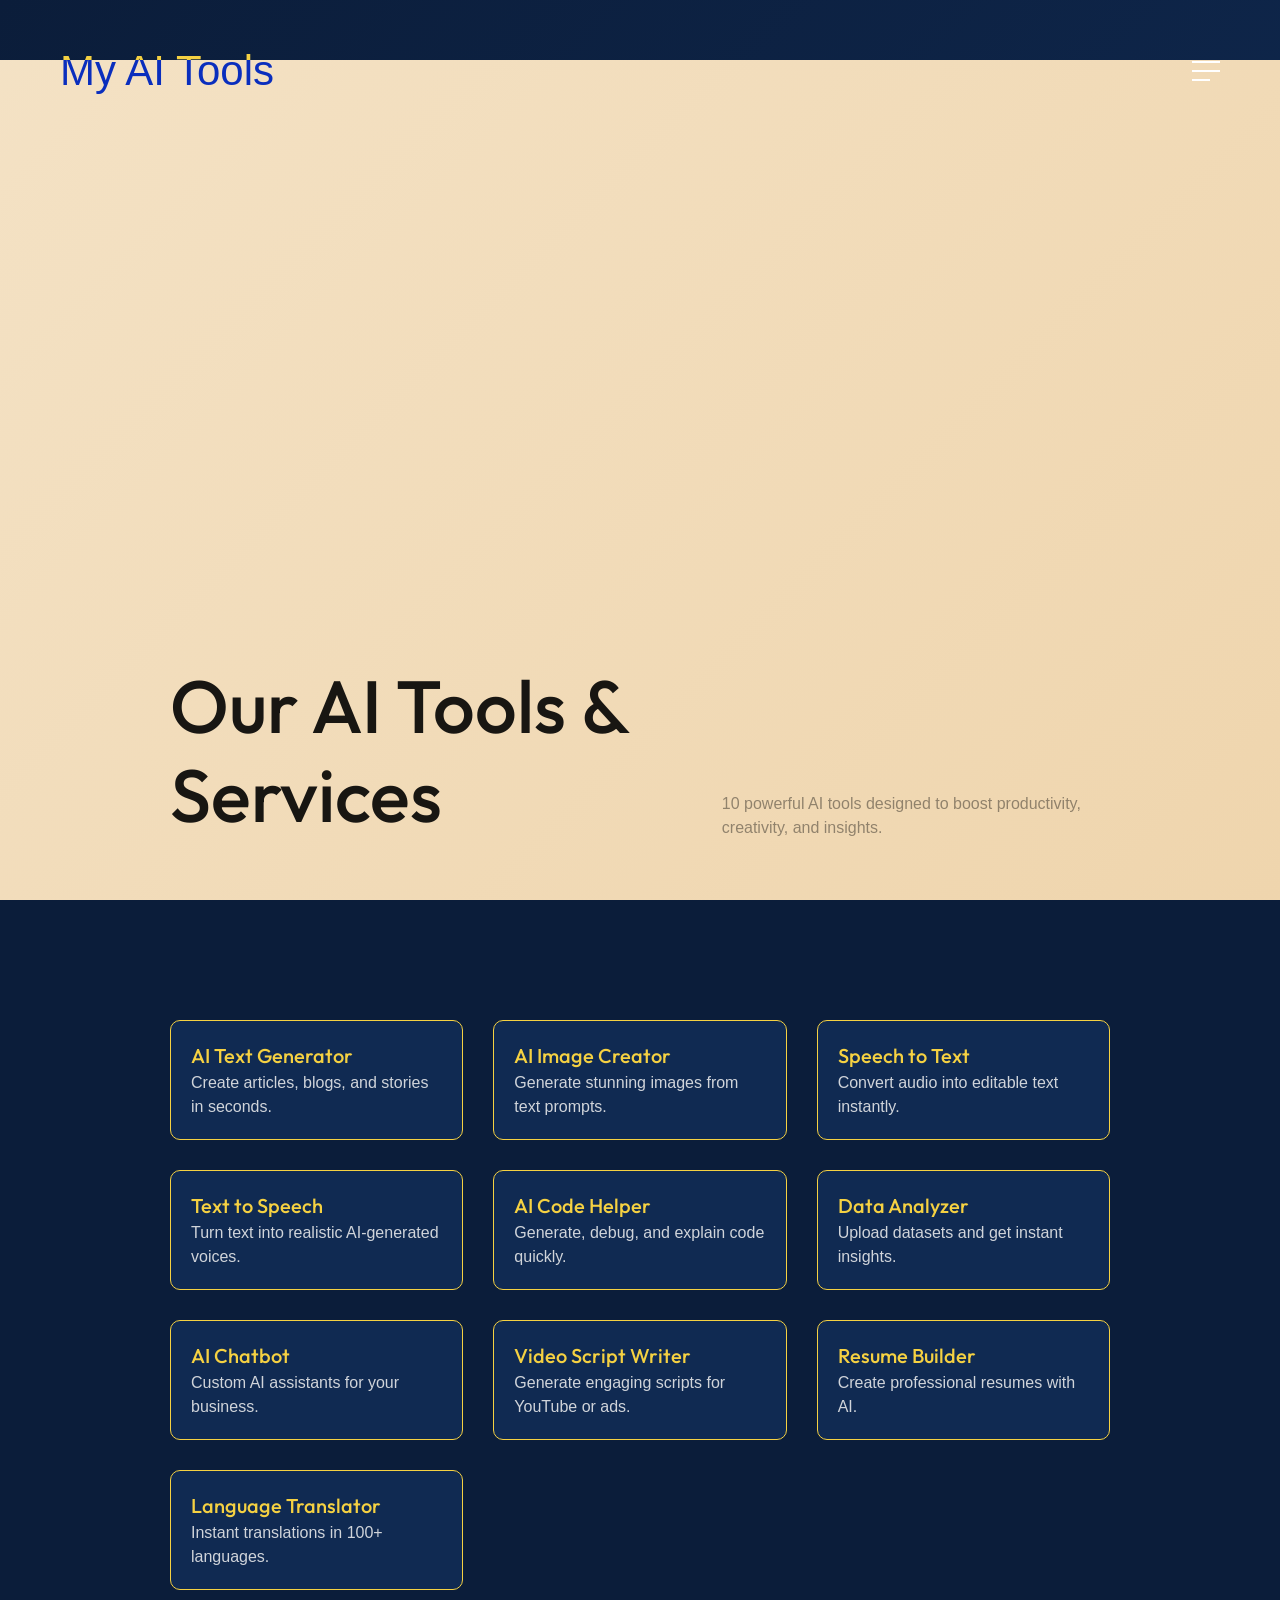
==== commit 201ab2d2: "Update service.html Signed-off-by: Khaled Ghalwash <115194209+khaled-dotcom@users.noreply.github.com" ====
--- a/service.html
+++ b/service.html
@@ -1,8 +1,9 @@
 <!DOCTYPE html>
 <html lang="en">
+
 <head>
-    <meta charset="UTF-8" />
-    <meta name="viewport" content="width=device-width, initial-scale=1.0" />
+    <meta charset="UTF-8">
+    <meta name="viewport" content="width=device-width, initial-scale=1.0">
     <title>Services - AI Tools</title>
 
     <!-- Main Styles -->
@@ -12,49 +13,25 @@
     <link rel="stylesheet" href="css/plugins/swiper.min.css">
     <link rel="stylesheet" href="css/plugins/fancybox.min.css">
 
-    <!-- Spline background styling -->
+    <!-- Custom Pharos Colors -->
     <style>
-        html, body {
-            margin: 0;
-            padding: 0;
-            height: 100%;
-            overflow-x: hidden;
-        }
-
-        /* Fullscreen Spline background */
-        #spline-bg {
-            position: fixed;
-            top: 0;
-            left: 0;
-            width: 100%;
-            height: 100%;
-            z-index: -1;
-        }
-        #spline-bg iframe {
-            width: 100%;
-            height: 100%;
-            border: none;
-            display: block;
-        }
-
-        /* Foreground content (keep your theme colors) */
         body {
-            background-color: transparent;
+            background-color: #0b1d3a; /* Deep Pharos Blue */
             color: #ffffff;
             font-family: Arial, sans-serif;
         }
         h1, h2, h3, h4, h5 {
-            color: #f5d142;
+            color: #f5d142; /* Pharos Gold */
         }
         p {
             color: #d0d4da;
         }
         .mil-banner {
-            background: transparent; /* Let background show through */
+            background: linear-gradient(135deg, #0b1d3a 0%, #102a52 100%);
             padding: 60px 0;
         }
         .mil-card {
-            background-color: rgba(16, 42, 82, 0.85);
+            background-color: #102a52;
             border: 1px solid #f5d142;
             border-radius: 10px;
             padding: 20px;
@@ -63,7 +40,7 @@
             text-decoration: none;
         }
         .mil-card:hover {
-            background-color: rgba(20, 54, 102, 0.9);
+            background-color: #143666;
             transform: translateY(-5px);
         }
         .mil-card-content h5 {
@@ -74,13 +51,10 @@
         }
     </style>
 </head>
+
 <body>
-    <!-- Spline Background -->
-    <div id="spline-bg">
-        <iframe src="https://my.spline.design/100followers-d3tAmZ6v5XMoKfLxSNsl0jv6/" frameborder="0"></iframe>
-    </div>
+    <div class="mil-wrapper">
 
-    <div class="mil-wrapper">
         <!-- Frame/Header -->
         <div class="mil-frame">
             <div class="mil-frame-top">
@@ -103,7 +77,7 @@
             <section class="mil-p-120-30">
                 <div class="container">
                     <div class="row">
-                        <!-- Repeat your tool cards -->
+                        <!-- Tool 1 -->
                         <div class="col-md-4 mil-mb-30">
                             <a href="https://your-link-1" target="_blank" class="mil-card mil-hover">
                                 <div class="mil-card-content">
@@ -112,6 +86,7 @@
                                 </div>
                             </a>
                         </div>
+                        <!-- Tool 2 -->
                         <div class="col-md-4 mil-mb-30">
                             <a href="https://your-link-2" target="_blank" class="mil-card mil-hover">
                                 <div class="mil-card-content">
@@ -120,6 +95,7 @@
                                 </div>
                             </a>
                         </div>
+                        <!-- Tool 3 -->
                         <div class="col-md-4 mil-mb-30">
                             <a href="https://your-link-3" target="_blank" class="mil-card mil-hover">
                                 <div class="mil-card-content">
@@ -128,6 +104,7 @@
                                 </div>
                             </a>
                         </div>
+                        <!-- Tool 4 -->
                         <div class="col-md-4 mil-mb-30">
                             <a href="https://your-link-4" target="_blank" class="mil-card mil-hover">
                                 <div class="mil-card-content">
@@ -136,6 +113,7 @@
                                 </div>
                             </a>
                         </div>
+                        <!-- Tool 5 -->
                         <div class="col-md-4 mil-mb-30">
                             <a href="https://your-link-5" target="_blank" class="mil-card mil-hover">
                                 <div class="mil-card-content">
@@ -144,6 +122,7 @@
                                 </div>
                             </a>
                         </div>
+                        <!-- Tool 6 -->
                         <div class="col-md-4 mil-mb-30">
                             <a href="https://your-link-6" target="_blank" class="mil-card mil-hover">
                                 <div class="mil-card-content">
@@ -152,6 +131,7 @@
                                 </div>
                             </a>
                         </div>
+                        <!-- Tool 7 -->
                         <div class="col-md-4 mil-mb-30">
                             <a href="https://your-link-7" target="_blank" class="mil-card mil-hover">
                                 <div class="mil-card-content">
@@ -160,6 +140,7 @@
                                 </div>
                             </a>
                         </div>
+                        <!-- Tool 8 -->
                         <div class="col-md-4 mil-mb-30">
                             <a href="https://your-link-8" target="_blank" class="mil-card mil-hover">
                                 <div class="mil-card-content">
@@ -168,6 +149,7 @@
                                 </div>
                             </a>
                         </div>
+                        <!-- Tool 9 -->
                         <div class="col-md-4 mil-mb-30">
                             <a href="https://your-link-9" target="_blank" class="mil-card mil-hover">
                                 <div class="mil-card-content">
@@ -176,6 +158,7 @@
                                 </div>
                             </a>
                         </div>
+                        <!-- Tool 10 -->
                         <div class="col-md-4 mil-mb-30">
                             <a href="https://your-link-10" target="_blank" class="mil-card mil-hover">
                                 <div class="mil-card-content">
